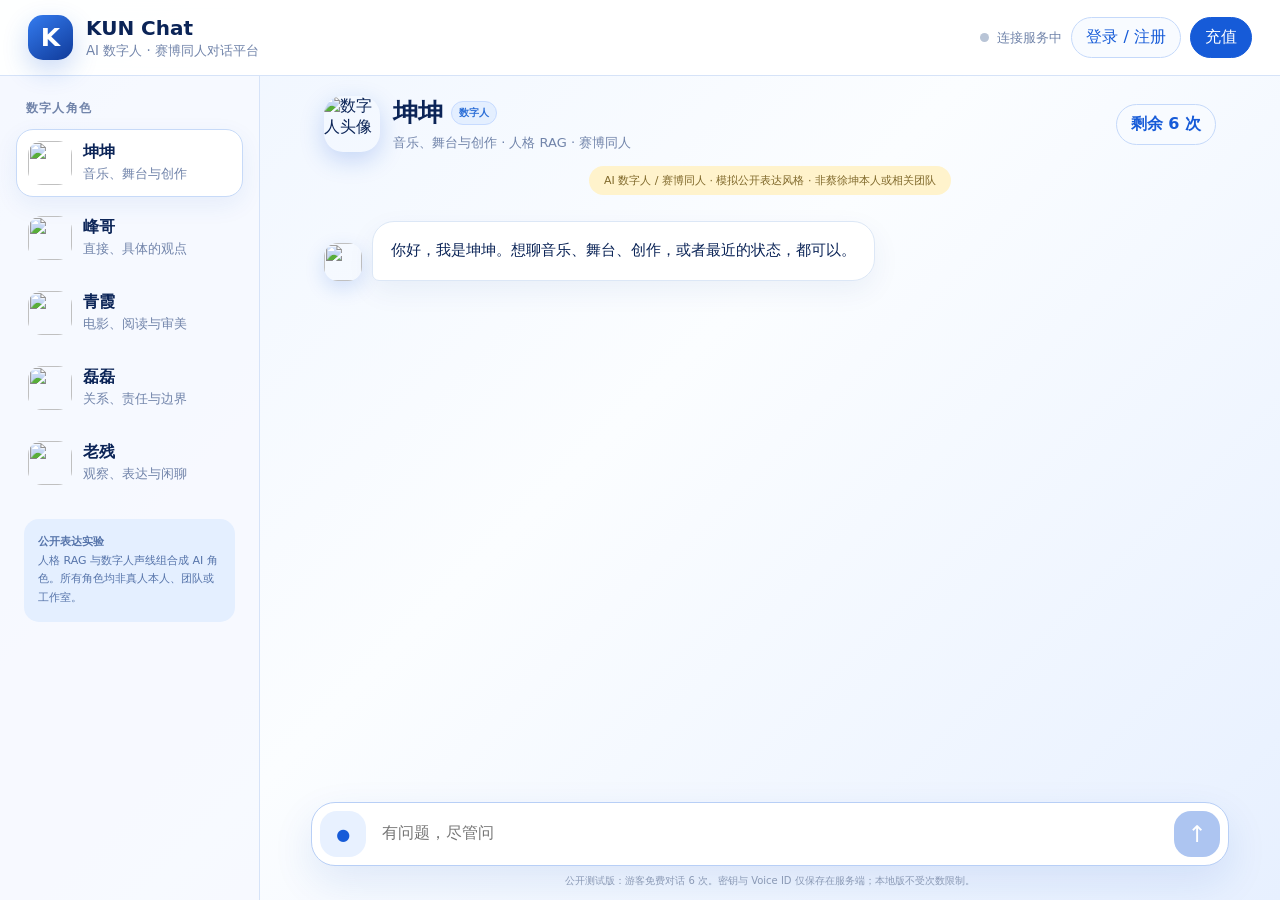
==== github-pages/index.html @ a994e1db "Harden Pages API retries" ====
<!doctype html>
<html lang="zh-CN">
<head>
  <meta charset="utf-8">
  <meta name="viewport" content="width=device-width,initial-scale=1,viewport-fit=cover">
  <meta name="theme-color" content="#0d43ae">
  <meta name="description" content="KUN Chat：基于审核公开资料的 AI 数字人对话实验。">
  <title>KUN Chat · AI 数字人对话</title>
  <link rel="icon" href="./assets/kun-avatar-ai-v1.png">
  <link rel="stylesheet" href="./styles.css?v=20260723-2">
</head>
<body>
  <div class="app">
    <header class="topbar">
      <div class="brand"><span class="brand-mark">K</span><div><strong>KUN Chat</strong><small>AI 数字人 · 赛博同人对话平台</small></div></div>
      <div class="top-actions">
        <span id="serviceState" class="service"><i></i>连接服务中</span>
        <button class="ghost" data-modal="accountModal">登录 / 注册</button>
        <button class="primary" data-modal="creditsModal">充值</button>
      </div>
    </header>

    <aside class="roles" aria-label="角色列表">
      <p>数字人角色</p>
      <div id="roleList"></div>
      <div class="notice"><strong>公开表达实验</strong><br>人格 RAG 与数字人声线组合成 AI 角色。所有角色均非真人本人、团队或工作室。</div>
    </aside>

    <main class="chat">
      <section class="chat-head">
        <img id="heroAvatar" class="hero-avatar" alt="数字人头像">
        <div><h1><span id="heroName"></span><em>数字人</em></h1><p id="heroNote"></p></div>
        <button id="quotaButton" class="quota" data-modal="creditsModal">游客免费 6 次</button>
      </section>
      <div id="disclosure" class="disclosure"></div>
      <section id="stream" class="stream" aria-live="polite"></section>
      <div id="errorBox" class="error" hidden></div>
      <form id="composer" class="composer">
        <button id="micButton" class="mic" type="button" title="语音输入">●</button>
        <textarea id="messageInput" rows="1" maxlength="1600" placeholder="有问题，尽管问"></textarea>
        <button id="sendButton" class="send" type="submit" aria-label="发送">↑</button>
      </form>
      <footer>公开测试版：游客免费对话 6 次。密钥与 Voice ID 仅保存在服务端；本地版不受次数限制。</footer>
    </main>
  </div>

  <dialog id="accountModal">
    <form method="dialog" class="modal-card">
      <button class="close" value="cancel" aria-label="关闭">×</button>
      <span class="eyebrow">KUN ACCOUNT</span>
      <h2>登录或注册</h2>
      <p>账号系统将用于跨设备同步聊天记录、次数和余额。低成本测试阶段先使用浏览器访客身份。</p>
      <label>手机号或邮箱<input disabled placeholder="账号服务接入腾讯云后开放"></label>
      <button class="primary wide" value="cancel">暂未开放</button>
    </form>
  </dialog>

  <dialog id="creditsModal">
    <form method="dialog" class="modal-card credits">
      <button class="close" value="cancel" aria-label="关闭">×</button>
      <span class="eyebrow">CREDITS</span>
      <h2>补充对话次数</h2>
      <p>游客可免费对话 6 次。支付接入前不会产生扣款。</p>
      <button class="pack" type="button"><b>¥9.9</b><span>60 次文字对话</span></button>
      <button class="pack" type="button"><b>¥29.9</b><span>220 次文字对话</span></button>
      <div class="pay-methods"><span>支付宝</span><span>微信支付</span></div>
      <small>需要配置你的支付宝/微信商户号与服务端回调后才能启用真实付款。</small>
    </form>
  </dialog>

  <script src="./config.js?v=20260723-2"></script>
  <script src="./app.js?v=20260723-2" defer></script>
</body>
</html>
---- github-pages/styles.css ----
:root{--blue:#165bd8;--deep:#0b2457;--muted:#7184aa;--line:#d6e3f8;--soft:#eef5ff;--green:#25b579}*{box-sizing:border-box}html,body{margin:0;height:100%;font-family:Inter,"PingFang SC","Microsoft YaHei",system-ui,sans-serif;color:var(--deep);background:linear-gradient(135deg,#edf4ff,#fbfdff 48%,#e7f0ff)}button,textarea,input{font:inherit}.app{height:100vh;display:grid;grid-template:76px minmax(0,1fr)/260px minmax(0,1fr)}.topbar{grid-column:1/-1;display:flex;align-items:center;justify-content:space-between;padding:0 28px;background:#fffffff0;border-bottom:1px solid var(--line);backdrop-filter:blur(18px);z-index:5}.brand{display:flex;align-items:center;gap:13px}.brand-mark{width:45px;height:45px;display:grid;place-items:center;border-radius:15px;color:#fff;font-size:25px;font-weight:850;background:linear-gradient(145deg,#347cf0,#103a99);box-shadow:0 10px 26px #1c5dd93b}.brand strong{display:block;font-size:20px}.brand small{display:block;color:var(--muted);margin-top:2px}.top-actions{display:flex;align-items:center;gap:9px}.service{display:flex;align-items:center;gap:8px;color:var(--muted);font-size:13px}.service i{width:9px;height:9px;border-radius:50%;background:#b8c4d6}.service.online i{background:var(--green);box-shadow:0 0 0 6px #25b5791c}.ghost,.primary,.quota{border:1px solid #c5d9fa;border-radius:999px;padding:9px 14px;color:var(--blue);background:#f8fbff;cursor:pointer}.primary{color:#fff;background:var(--blue);border-color:var(--blue)}.roles{padding:24px 16px;background:#f7faffd9;border-right:1px solid var(--line);overflow:auto}.roles>p{margin:0 10px 12px;color:var(--muted);font-size:12px;font-weight:750;letter-spacing:.1em}.role{width:100%;display:grid;grid-template-columns:44px 1fr;grid-template-rows:1fr 1fr;gap:0 11px;text-align:left;padding:11px;margin-bottom:7px;border:1px solid transparent;border-radius:17px;background:transparent;color:var(--deep);cursor:pointer}.role img{grid-row:1/3;width:44px;height:44px;object-fit:cover;border-radius:14px}.role b{align-self:end}.role small{color:var(--muted);margin-top:2px}.role.active,.role:hover{background:#fff;border-color:#c7daf8;box-shadow:0 8px 24px #164fba13}.notice{margin:22px 8px;padding:14px;border-radius:15px;background:#e4efff;color:#5674aa;font-size:11px;line-height:1.7}.chat{height:calc(100vh - 76px);min-width:0;display:grid;grid-template-rows:auto auto minmax(0,1fr) auto auto auto}.chat-head{display:flex;align-items:center;gap:13px;padding:20px clamp(20px,5vw,70px) 9px}.hero-avatar{width:56px;height:56px;object-fit:cover;border-radius:19px;box-shadow:0 8px 25px #1558d637}.chat-head h1{display:flex;align-items:center;gap:8px;margin:0;font-size:25px}.chat-head h1 em{font-style:normal;font-size:10px;color:#2b6ed7;background:#e4efff;border:1px solid #c7dbff;border-radius:999px;padding:4px 7px}.chat-head p{margin:5px 0 0;color:var(--muted);font-size:13px}.quota{margin-left:auto;font-weight:700}.disclosure{justify-self:center;margin:5px 15px 8px;padding:7px 15px;border-radius:999px;background:#fff3cc;color:#7f682a;font-size:11px}.stream{overflow:auto;padding:18px clamp(20px,5vw,70px) 26px}.message{display:flex;align-items:flex-end;gap:10px;margin-bottom:18px;animation:rise .22s ease-out}.message.user{justify-content:flex-end}.message>img{width:38px;height:38px;object-fit:cover;border-radius:14px;box-shadow:0 7px 20px #1558d62a}.bubble{max-width:min(720px,82%);padding:16px 18px;border-radius:22px;line-height:1.72;font-size:15px;white-space:pre-wrap;box-shadow:0 10px 28px #143f8b10}.assistant .bubble{background:#fffffff5;border:1px solid #dce7f6;border-bottom-left-radius:7px}.user .bubble{color:#fff;background:linear-gradient(145deg,#2872e9,#1552c7);border-bottom-right-radius:7px}.sources{display:flex;flex-direction:column;gap:4px;margin-top:12px;padding-top:10px;border-top:1px solid #e0e8f4;font-size:11px}.sources strong{color:#7888a8}.sources a{color:#1c62cf;text-decoration:none}.listen{display:block;width:100%;text-align:left;margin-top:11px;padding:8px 0 0;border:0;border-top:1px solid #e0e8f4;background:transparent;color:#5879b3;cursor:pointer}.error{margin:0 clamp(20px,5vw,70px) 9px;padding:10px 14px;border:1px solid #ffd0d0;border-radius:13px;background:#fff4f4;color:#c83b3b;font-size:12px}.composer{margin:0 clamp(18px,4vw,58px);padding:8px;display:flex;align-items:flex-end;gap:8px;border:1px solid #b8cff6;border-radius:24px;background:#fff;box-shadow:0 16px 42px #0f4fbe1c}.composer textarea{min-height:46px;max-height:120px;flex:1;resize:none;border:0;outline:0;padding:12px 8px;color:var(--deep);background:transparent}.mic,.send{flex:0 0 46px;width:46px;height:46px;border:0;border-radius:17px;cursor:pointer}.mic{color:var(--blue);background:#e8f1ff}.mic.listening{color:#fff;background:#e84d54}.send{color:#fff;background:var(--blue);font-size:23px}.send:disabled{opacity:.35}footer{text-align:center;padding:8px 20px 12px;color:#8a99b5;font-size:10px}dialog{border:0;padding:0;border-radius:24px;box-shadow:0 25px 90px #071c493c}dialog::backdrop{background:#071a4080;backdrop-filter:blur(5px)}.modal-card{position:relative;width:min(450px,calc(100vw - 28px));padding:30px;background:#fff}.close{position:absolute;right:16px;top:14px;border:0;background:transparent;font-size:27px;cursor:pointer}.eyebrow{color:var(--blue);font-size:11px;font-weight:800;letter-spacing:.15em}.modal-card h2{margin:8px 0}.modal-card p,.modal-card small{color:var(--muted);line-height:1.65}.modal-card label{display:grid;gap:6px;margin:20px 0;color:#52698f;font-size:12px}.modal-card input{padding:13px;border:1px solid var(--line);border-radius:12px}.wide{width:100%}.pack{width:100%;display:flex;justify-content:space-between;margin:9px 0;padding:15px;border:1px solid var(--line);border-radius:14px;background:#f8fbff;color:var(--deep);cursor:pointer}.pack b{font-size:20px}.pay-methods{display:flex;gap:10px;margin:17px 0}.pay-methods span{flex:1;padding:12px;text-align:center;border-radius:12px;background:#edf4ff;color:#1b62cf}@keyframes rise{from{opacity:0;transform:translateY(5px)}}
@media(max-width:760px){.app{grid-template:66px auto minmax(0,1fr)/1fr}.topbar{padding:0 14px}.brand small,.service,.top-actions .ghost{display:none}.primary{padding:7px 11px}.roles{display:flex;gap:7px;overflow-x:auto;padding:9px 10px;border-right:0;border-bottom:1px solid var(--line)}.roles>p,.notice{display:none}.role{min-width:116px;margin:0;padding:7px;grid-template-columns:36px 1fr}.role img{width:36px;height:36px;border-radius:11px}.role small{font-size:9px}.chat{height:calc(100vh - 119px)}.chat-head{padding:11px 13px 5px}.hero-avatar{width:46px;height:46px;border-radius:15px}.chat-head h1{font-size:20px}.chat-head p{display:none}.quota{padding:6px 9px}.disclosure{font-size:9px}.stream{padding:12px 11px 20px}.bubble{max-width:87%;padding:13px 14px;font-size:14px}.message>img{width:34px;height:34px}.composer{margin:0 9px;border-radius:20px}.mic,.send{width:42px;height:42px;flex-basis:42px;border-radius:14px}}
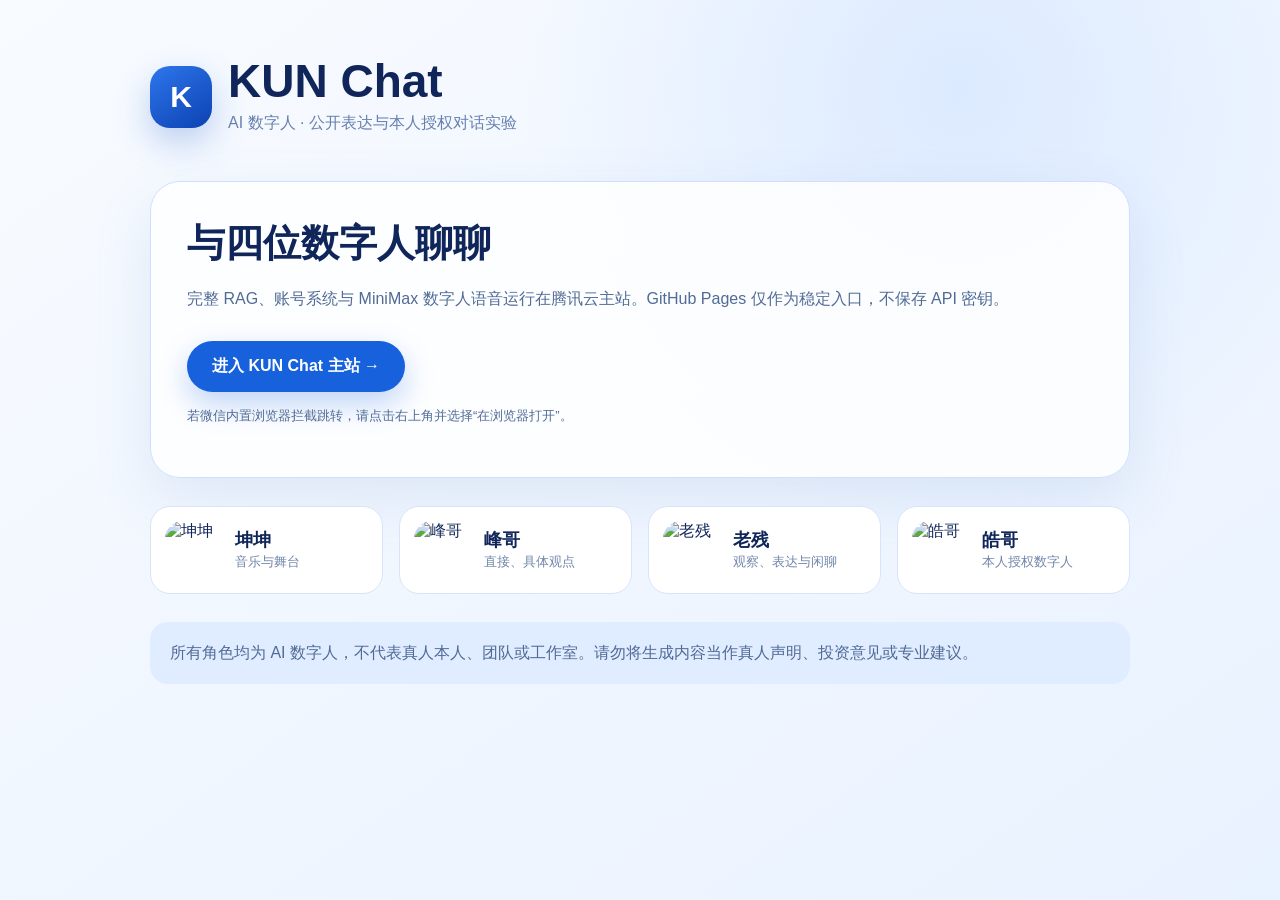
==== commit 581b7743: "feat: publish four-persona KUN Chat" ====
--- a/github-pages/index.html
+++ b/github-pages/index.html
@@ -3,72 +3,35 @@
 <head>
   <meta charset="utf-8">
   <meta name="viewport" content="width=device-width,initial-scale=1,viewport-fit=cover">
-  <meta name="theme-color" content="#0d43ae">
-  <meta name="description" content="KUN Chat：基于审核公开资料的 AI 数字人对话实验。">
+  <meta name="theme-color" content="#1259d5">
+  <meta name="description" content="KUN Chat：基于公开或本人授权资料的 AI 数字人对话实验。">
   <title>KUN Chat · AI 数字人对话</title>
-  <link rel="icon" href="./assets/kun-avatar-ai-v1.png">
-  <link rel="stylesheet" href="./styles.css?v=20260723-2">
+  <style>
+    :root{font-family:Inter,"PingFang SC","Microsoft YaHei",sans-serif;color:#10265a;background:#eef5ff}
+    *{box-sizing:border-box}body{margin:0;min-height:100vh;background:radial-gradient(circle at 75% 10%,#dceaff 0,transparent 35%),linear-gradient(145deg,#f8fbff,#e9f2ff)}
+    main{width:min(980px,calc(100% - 32px));margin:auto;padding:54px 0 64px}.brand{display:flex;align-items:center;gap:16px}.mark{display:grid;place-items:center;width:62px;height:62px;border-radius:20px;color:white;font-size:30px;font-weight:800;background:linear-gradient(145deg,#2e76ed,#0c42b1);box-shadow:0 14px 34px #1656c644}.brand h1{margin:0;font-size:clamp(28px,5vw,46px)}.brand p{margin:5px 0;color:#6680ae}
+    .hero{margin:42px 0 28px;padding:36px;border:1px solid #cfe0ff;border-radius:30px;background:#ffffffd9;box-shadow:0 22px 60px #4473b51f}.hero h2{margin:0 0 12px;font-size:clamp(25px,4vw,38px)}.hero p{line-height:1.75;color:#516b96}.enter{display:inline-flex;align-items:center;justify-content:center;margin-top:12px;padding:15px 25px;border-radius:999px;color:#fff;text-decoration:none;font-weight:700;background:#1762dc;box-shadow:0 12px 30px #1762dc45}.tip{font-size:13px;color:#7b8dac}
+    .roles{display:grid;grid-template-columns:repeat(4,1fr);gap:16px}.role{display:flex;align-items:center;gap:12px;padding:14px;border:1px solid #d7e5fc;border-radius:20px;background:#fff}.role img{width:58px;height:58px;object-fit:cover;border-radius:18px}.role b{display:block;font-size:18px}.role small{color:#7186aa}
+    .notice{margin-top:28px;padding:18px 20px;border-radius:18px;background:#e0ecff;color:#516b96;line-height:1.65}
+    @media(max-width:720px){main{padding-top:28px}.hero{padding:24px}.roles{grid-template-columns:repeat(2,1fr)}.role{display:block}.role img{margin-bottom:8px}}
+  </style>
 </head>
 <body>
-  <div class="app">
-    <header class="topbar">
-      <div class="brand"><span class="brand-mark">K</span><div><strong>KUN Chat</strong><small>AI 数字人 · 赛博同人对话平台</small></div></div>
-      <div class="top-actions">
-        <span id="serviceState" class="service"><i></i>连接服务中</span>
-        <button class="ghost" data-modal="accountModal">登录 / 注册</button>
-        <button class="primary" data-modal="creditsModal">充值</button>
-      </div>
-    </header>
-
-    <aside class="roles" aria-label="角色列表">
-      <p>数字人角色</p>
-      <div id="roleList"></div>
-      <div class="notice"><strong>公开表达实验</strong><br>人格 RAG 与数字人声线组合成 AI 角色。所有角色均非真人本人、团队或工作室。</div>
-    </aside>
-
-    <main class="chat">
-      <section class="chat-head">
-        <img id="heroAvatar" class="hero-avatar" alt="数字人头像">
-        <div><h1><span id="heroName"></span><em>数字人</em></h1><p id="heroNote"></p></div>
-        <button id="quotaButton" class="quota" data-modal="creditsModal">游客免费 6 次</button>
-      </section>
-      <div id="disclosure" class="disclosure"></div>
-      <section id="stream" class="stream" aria-live="polite"></section>
-      <div id="errorBox" class="error" hidden></div>
-      <form id="composer" class="composer">
-        <button id="micButton" class="mic" type="button" title="语音输入">●</button>
-        <textarea id="messageInput" rows="1" maxlength="1600" placeholder="有问题，尽管问"></textarea>
-        <button id="sendButton" class="send" type="submit" aria-label="发送">↑</button>
-      </form>
-      <footer>公开测试版：游客免费对话 6 次。密钥与 Voice ID 仅保存在服务端；本地版不受次数限制。</footer>
-    </main>
-  </div>
-
-  <dialog id="accountModal">
-    <form method="dialog" class="modal-card">
-      <button class="close" value="cancel" aria-label="关闭">×</button>
-      <span class="eyebrow">KUN ACCOUNT</span>
-      <h2>登录或注册</h2>
-      <p>账号系统将用于跨设备同步聊天记录、次数和余额。低成本测试阶段先使用浏览器访客身份。</p>
-      <label>手机号或邮箱<input disabled placeholder="账号服务接入腾讯云后开放"></label>
-      <button class="primary wide" value="cancel">暂未开放</button>
-    </form>
-  </dialog>
-
-  <dialog id="creditsModal">
-    <form method="dialog" class="modal-card credits">
-      <button class="close" value="cancel" aria-label="关闭">×</button>
-      <span class="eyebrow">CREDITS</span>
-      <h2>补充对话次数</h2>
-      <p>游客可免费对话 6 次。支付接入前不会产生扣款。</p>
-      <button class="pack" type="button"><b>¥9.9</b><span>60 次文字对话</span></button>
-      <button class="pack" type="button"><b>¥29.9</b><span>220 次文字对话</span></button>
-      <div class="pay-methods"><span>支付宝</span><span>微信支付</span></div>
-      <small>需要配置你的支付宝/微信商户号与服务端回调后才能启用真实付款。</small>
-    </form>
-  </dialog>
-
-  <script src="./config.js?v=20260723-2"></script>
-  <script src="./app.js?v=20260723-2" defer></script>
+  <main>
+    <div class="brand"><span class="mark">K</span><div><h1>KUN Chat</h1><p>AI 数字人 · 公开表达与本人授权对话实验</p></div></div>
+    <section class="hero">
+      <h2>与四位数字人聊聊</h2>
+      <p>完整 RAG、账号系统与 MiniMax 数字人语音运行在腾讯云主站。GitHub Pages 仅作为稳定入口，不保存 API 密钥。</p>
+      <a class="enter" href="http://124.156.187.19/chat.html?v=20260727-four">进入 KUN Chat 主站 →</a>
+      <p class="tip">若微信内置浏览器拦截跳转，请点击右上角并选择“在浏览器打开”。</p>
+    </section>
+    <section class="roles" aria-label="数字人角色">
+      <article class="role"><img src="./assets/kun-avatar-ai-v1.png" alt="坤坤"><div><b>坤坤</b><small>音乐与舞台</small></div></article>
+      <article class="role"><img src="./assets/fengge-avatar.jpg" alt="峰哥"><div><b>峰哥</b><small>直接、具体观点</small></div></article>
+      <article class="role"><img src="./assets/laocan-avatar.jpg" alt="老残"><div><b>老残</b><small>观察、表达与闲聊</small></div></article>
+      <article class="role"><img src="./assets/qiuhao-avatar.png" alt="皓哥"><div><b>皓哥</b><small>本人授权数字人</small></div></article>
+    </section>
+    <div class="notice">所有角色均为 AI 数字人，不代表真人本人、团队或工作室。请勿将生成内容当作真人声明、投资意见或专业建议。</div>
+  </main>
 </body>
 </html>
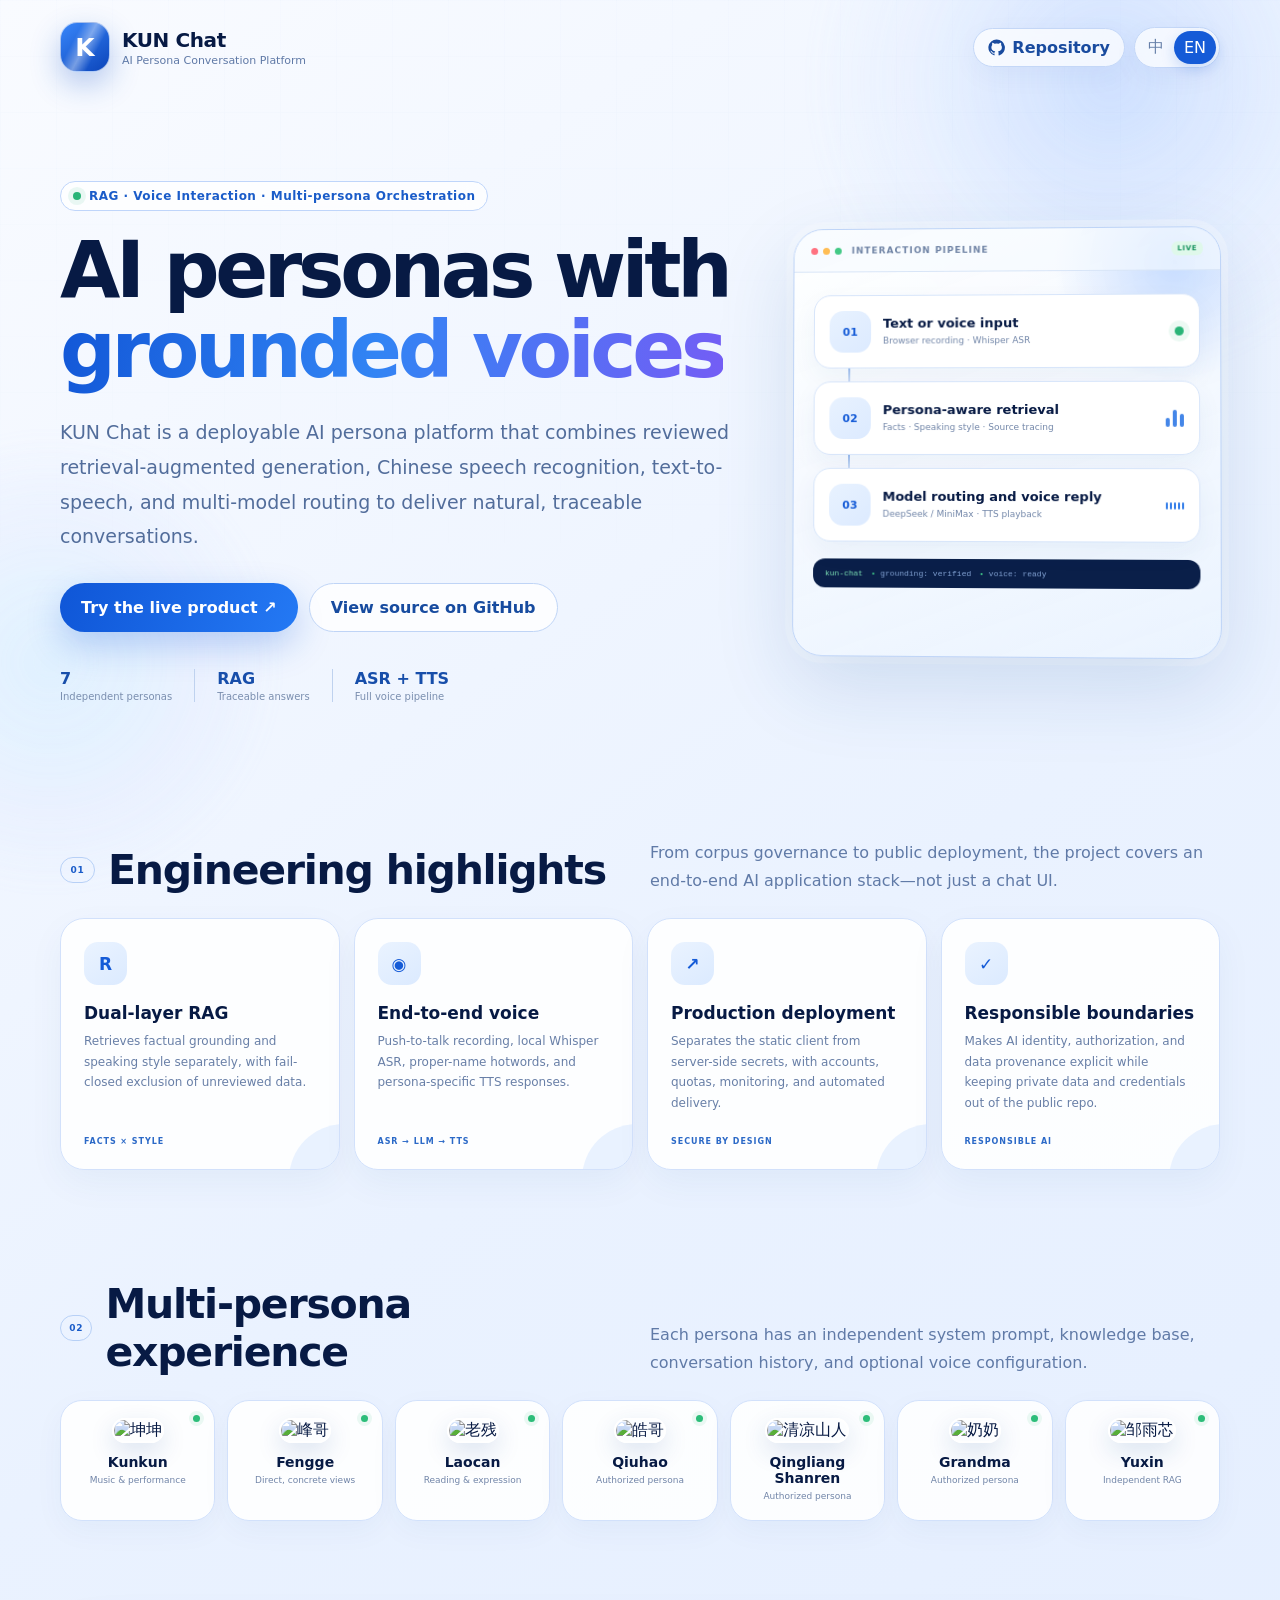
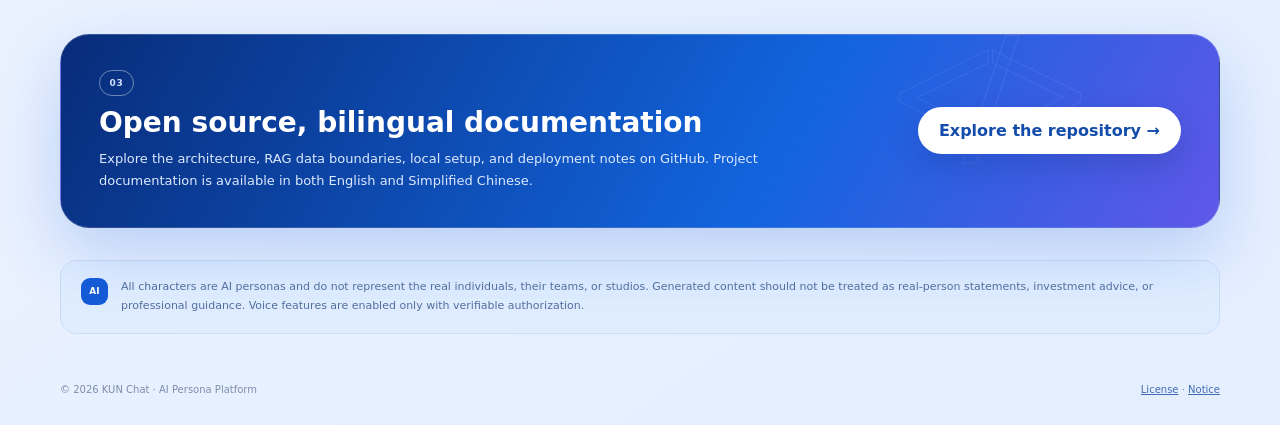
==== commit 03255e23: "Redesign bilingual GitHub Pages showcase" ====
--- a/github-pages/index.html
+++ b/github-pages/index.html
@@ -3,35 +3,79 @@
 <head>
   <meta charset="utf-8">
   <meta name="viewport" content="width=device-width,initial-scale=1,viewport-fit=cover">
-  <meta name="theme-color" content="#1259d5">
-  <meta name="description" content="KUN Chat：基于公开或本人授权资料的 AI 数字人对话实验。">
-  <title>KUN Chat · AI 数字人对话</title>
-  <style>
-    :root{font-family:Inter,"PingFang SC","Microsoft YaHei",sans-serif;color:#10265a;background:#eef5ff}
-    *{box-sizing:border-box}body{margin:0;min-height:100vh;background:radial-gradient(circle at 75% 10%,#dceaff 0,transparent 35%),linear-gradient(145deg,#f8fbff,#e9f2ff)}
-    main{width:min(980px,calc(100% - 32px));margin:auto;padding:54px 0 64px}.brand{display:flex;align-items:center;gap:16px}.mark{display:grid;place-items:center;width:62px;height:62px;border-radius:20px;color:white;font-size:30px;font-weight:800;background:linear-gradient(145deg,#2e76ed,#0c42b1);box-shadow:0 14px 34px #1656c644}.brand h1{margin:0;font-size:clamp(28px,5vw,46px)}.brand p{margin:5px 0;color:#6680ae}
-    .hero{margin:42px 0 28px;padding:36px;border:1px solid #cfe0ff;border-radius:30px;background:#ffffffd9;box-shadow:0 22px 60px #4473b51f}.hero h2{margin:0 0 12px;font-size:clamp(25px,4vw,38px)}.hero p{line-height:1.75;color:#516b96}.enter{display:inline-flex;align-items:center;justify-content:center;margin-top:12px;padding:15px 25px;border-radius:999px;color:#fff;text-decoration:none;font-weight:700;background:#1762dc;box-shadow:0 12px 30px #1762dc45}.tip{font-size:13px;color:#7b8dac}
-    .roles{display:grid;grid-template-columns:repeat(4,1fr);gap:16px}.role{display:flex;align-items:center;gap:12px;padding:14px;border:1px solid #d7e5fc;border-radius:20px;background:#fff}.role img{width:58px;height:58px;object-fit:cover;border-radius:18px}.role b{display:block;font-size:18px}.role small{color:#7186aa}
-    .notice{margin-top:28px;padding:18px 20px;border-radius:18px;background:#e0ecff;color:#516b96;line-height:1.65}
-    @media(max-width:720px){main{padding-top:28px}.hero{padding:24px}.roles{grid-template-columns:repeat(2,1fr)}.role{display:block}.role img{margin-bottom:8px}}
-  </style>
+  <meta name="theme-color" content="#071a44">
+  <meta name="description" content="KUN Chat：集成 RAG、语音识别和多角色编排的中英双语 AI 数字人平台。">
+  <title>KUN Chat · AI 数字人平台</title>
+  <link rel="stylesheet" href="./landing.css?v=20260823-bilingual">
 </head>
 <body>
-  <main>
-    <div class="brand"><span class="mark">K</span><div><h1>KUN Chat</h1><p>AI 数字人 · 公开表达与本人授权对话实验</p></div></div>
-    <section class="hero">
-      <h2>与四位数字人聊聊</h2>
-      <p>完整 RAG、账号系统与 MiniMax 数字人语音运行在腾讯云主站。GitHub Pages 仅作为稳定入口，不保存 API 密钥。</p>
-      <a class="enter" href="http://124.156.187.19/chat.html?v=20260727-four">进入 KUN Chat 主站 →</a>
-      <p class="tip">若微信内置浏览器拦截跳转，请点击右上角并选择“在浏览器打开”。</p>
+  <div class="aurora aurora-one"></div><div class="aurora aurora-two"></div><div class="grid-glow"></div>
+  <header class="shell topbar">
+    <a class="brand" href="#top" aria-label="KUN Chat home"><span class="mark">K</span><span><strong>KUN Chat</strong><small data-i18n="brandTag">AI 数字人对话平台</small></span></a>
+    <nav class="nav" aria-label="Primary navigation">
+      <a class="github" href="https://github.com/Brad-zqh/KUN-Chat" target="_blank" rel="noreferrer"><svg viewBox="0 0 24 24" aria-hidden="true"><path d="M12 .7a11.5 11.5 0 0 0-3.6 22.4c.6.1.8-.2.8-.5v-2c-3.4.7-4.1-1.4-4.1-1.4-.6-1.4-1.4-1.8-1.4-1.8-1.1-.8.1-.8.1-.8 1.3.1 2 1.3 2 1.3 1.1 2 3 1.4 3.7 1.1.1-.8.4-1.4.8-1.7-2.7-.3-5.5-1.3-5.5-5.7 0-1.3.5-2.3 1.2-3.1-.1-.3-.5-1.6.1-3.1 0 0 1-.3 3.2 1.2a11 11 0 0 1 5.8 0c2.2-1.5 3.2-1.2 3.2-1.2.6 1.5.2 2.8.1 3.1.8.8 1.2 1.8 1.2 3.1 0 4.4-2.8 5.4-5.5 5.7.4.4.8 1.1.8 2.2v3.2c0 .3.2.6.8.5A11.5 11.5 0 0 0 12 .7Z"/></svg><span data-i18n="repository">代码仓库</span></a>
+      <div class="language" aria-label="Language switcher"><button type="button" data-lang="zh" aria-pressed="true">中</button><button type="button" data-lang="en" aria-pressed="false">EN</button></div>
+    </nav>
+  </header>
+
+  <main id="top" class="shell">
+    <section class="hero reveal">
+      <div class="hero-copy">
+        <p class="eyebrow"><i></i><span data-i18n="eyebrow">RAG · 语音交互 · 多角色编排</span></p>
+        <h1 data-i18n-html="heroTitle">让 AI 角色拥有<br><span>有依据的表达</span></h1>
+        <p class="lead" data-i18n="heroLead">KUN Chat 是一个可部署的 AI 数字人平台，结合经过审核的检索增强生成、中文语音识别、文本转语音和多模型路由，构建自然且可追溯的角色对话体验。</p>
+        <div class="actions">
+          <a class="cta primary" href="http://124.156.187.19/chat.html?v=20260823-bilingual" data-i18n="tryProduct">体验在线版本 <b>↗</b></a>
+          <a class="cta secondary" href="https://github.com/Brad-zqh/KUN-Chat" target="_blank" rel="noreferrer" data-i18n="viewCode">查看 GitHub 代码</a>
+        </div>
+        <div class="metrics"><span><b>7</b><small data-i18n="metricPersonas">独立角色</small></span><span><b>RAG</b><small data-i18n="metricGrounded">可溯源回答</small></span><span><b>ASR + TTS</b><small data-i18n="metricVoice">完整语音链路</small></span></div>
+      </div>
+
+      <aside class="hero-panel" aria-label="System pipeline">
+        <div class="panel-top"><span><i></i><i></i><i></i></span><b data-i18n="pipelineLabel">交互链路 / Interaction pipeline</b><em>LIVE</em></div>
+        <div class="flow">
+          <div class="flow-row"><span class="flow-icon">01</span><div><b data-i18n="flowInputTitle">文字或语音输入</b><small data-i18n="flowInputBody">浏览器录音 · Whisper 中文识别</small></div><i class="pulse"></i></div>
+          <div class="flow-line"></div>
+          <div class="flow-row"><span class="flow-icon">02</span><div><b data-i18n="flowRagTitle">角色化 RAG 检索</b><small data-i18n="flowRagBody">事实片段 · 口语风格 · 来源追踪</small></div><span class="chips"><i></i><i></i><i></i></span></div>
+          <div class="flow-line"></div>
+          <div class="flow-row"><span class="flow-icon">03</span><div><b data-i18n="flowReplyTitle">多模型生成与语音回复</b><small data-i18n="flowReplyBody">DeepSeek / MiniMax · TTS 播放</small></div><span class="wave"><i></i><i></i><i></i><i></i><i></i></span></div>
+        </div>
+        <div class="terminal"><span>kun-chat</span><code>grounding: verified</code><code>voice: ready</code></div>
+      </aside>
     </section>
-    <section class="roles" aria-label="数字人角色">
-      <article class="role"><img src="./assets/kun-avatar-ai-v1.png" alt="坤坤"><div><b>坤坤</b><small>音乐与舞台</small></div></article>
-      <article class="role"><img src="./assets/fengge-avatar.jpg" alt="峰哥"><div><b>峰哥</b><small>直接、具体观点</small></div></article>
-      <article class="role"><img src="./assets/laocan-avatar.jpg" alt="老残"><div><b>老残</b><small>观察、表达与闲聊</small></div></article>
-      <article class="role"><img src="./assets/qiuhao-avatar.png" alt="皓哥"><div><b>皓哥</b><small>本人授权数字人</small></div></article>
+
+    <section class="section reveal" id="capabilities">
+      <div class="section-head"><div><span class="section-no">01</span><h2 data-i18n="capTitle">工程能力</h2></div><p data-i18n="capLead">从资料治理到公网部署，项目覆盖了完整的 AI 应用链路，而不仅是一个聊天界面。</p></div>
+      <div class="capabilities">
+        <article class="capability"><span class="cap-icon">R</span><h3 data-i18n="capRagTitle">双层 RAG</h3><p data-i18n="capRagBody">将事实依据与表达风格分离检索，并对未审核材料采取默认拒绝策略。</p><em>FACTS × STYLE</em></article>
+        <article class="capability"><span class="cap-icon">◉</span><h3 data-i18n="capVoiceTitle">端到端语音</h3><p data-i18n="capVoiceBody">支持按住说话、本地 Whisper 识别、专名热词以及角色化 TTS 回复。</p><em>ASR → LLM → TTS</em></article>
+        <article class="capability"><span class="cap-icon">↗</span><h3 data-i18n="capDeployTitle">生产化部署</h3><p data-i18n="capDeployBody">静态前端与服务端密钥隔离，配套账号、配额、监控和自动部署流程。</p><em>SECURE BY DESIGN</em></article>
+        <article class="capability"><span class="cap-icon">✓</span><h3 data-i18n="capSafetyTitle">安全边界</h3><p data-i18n="capSafetyBody">明确 AI 身份、授权边界与数据来源，不将私人资料或密钥写入公开仓库。</p><em>RESPONSIBLE AI</em></article>
+      </div>
     </section>
-    <div class="notice">所有角色均为 AI 数字人，不代表真人本人、团队或工作室。请勿将生成内容当作真人声明、投资意见或专业建议。</div>
+
+    <section class="section reveal" id="personas">
+      <div class="section-head"><div><span class="section-no">02</span><h2 data-i18n="roleTitle">多角色体验</h2></div><p data-i18n="roleLead">每个角色拥有独立的系统提示、知识库、对话历史与可选语音配置。</p></div>
+      <div class="roles">
+        <article class="role"><img src="./assets/kun-avatar-thumb.webp" alt="坤坤"><b data-i18n="roleKun">坤坤</b><small data-i18n="roleKunNote">音乐与舞台</small><i></i></article>
+        <article class="role"><img src="./assets/fengge-avatar-thumb.webp" alt="峰哥"><b data-i18n="roleFeng">峰哥</b><small data-i18n="roleFengNote">直接、具体观点</small><i></i></article>
+        <article class="role"><img src="./assets/laocan-avatar-thumb.webp" alt="老残"><b data-i18n="roleCan">老残</b><small data-i18n="roleCanNote">阅读与表达</small><i></i></article>
+        <article class="role"><img src="./assets/qiuhao-avatar-thumb.webp" alt="皓哥"><b data-i18n="roleQiu">皓哥</b><small data-i18n="authorized">授权数字人</small><i></i></article>
+        <article class="role"><img src="./assets/qingliangshanren-avatar-thumb.webp" alt="清凉山人"><b data-i18n="roleQing">清凉山人</b><small data-i18n="authorized">授权数字人</small><i></i></article>
+        <article class="role"><img src="./assets/nainai-avatar-thumb.webp" alt="奶奶"><b data-i18n="roleNai">奶奶</b><small data-i18n="authorized">授权数字人</small><i></i></article>
+        <article class="role"><img src="./assets/zouyuxin-avatar-thumb.webp" alt="邹雨芯"><b data-i18n="roleYuxin">雨芯</b><small data-i18n="roleYuxinNote">独立 RAG</small><i></i></article>
+      </div>
+    </section>
+
+    <section class="interview reveal">
+      <div><span class="section-no light">03</span><h2 data-i18n="openTitle">开源代码，中英双语文档</h2><p data-i18n="openBody">在 GitHub 查看系统架构、RAG 数据边界、本地运行方式和部署说明。项目文档同时提供 English 与简体中文版本。</p></div>
+      <a class="cta white" href="https://github.com/Brad-zqh/KUN-Chat" target="_blank" rel="noreferrer" data-i18n="openButton">浏览代码仓库 →</a>
+    </section>
+
+    <div class="notice reveal"><b>AI</b><span data-i18n="notice">所有角色均为 AI 数字人，不代表真人本人、团队或工作室。生成内容不应被视为真人声明、投资意见或专业建议。语音能力仅在具备可验证授权时启用。</span></div>
   </main>
+
+  <footer class="shell footer"><span>© 2026 KUN Chat · AI Persona Platform</span><span><a href="https://github.com/Brad-zqh/KUN-Chat/blob/main/LICENSE">License</a> · <a href="https://github.com/Brad-zqh/KUN-Chat/blob/main/NOTICE">Notice</a></span></footer>
+  <script src="./landing.js?v=20260823-bilingual"></script>
 </body>
 </html>
--- a/github-pages/landing.css
+++ b/github-pages/landing.css
@@ -0,0 +1,15 @@
+:root{font-family:Inter,"SF Pro Display","PingFang SC","Microsoft YaHei",system-ui,sans-serif;color:#10265a;background:#edf4ff;--blue:#1767ee;--deep:#071a44;--muted:#607aa7;--line:#d2e1fb;--card:#ffffffdf}
+*{box-sizing:border-box}html{scroll-behavior:smooth}body{margin:0;min-height:100vh;overflow-x:hidden;background:linear-gradient(145deg,#f9fbff,#eaf2ff 52%,#e4eeff);color:var(--deep)}a,button{font:inherit}.shell{position:relative;width:min(1160px,calc(100% - 38px));margin:auto;z-index:2}
+.aurora{position:fixed;z-index:0;border-radius:50%;filter:blur(10px);pointer-events:none;opacity:.7}.aurora-one{width:620px;height:620px;right:-140px;top:-230px;background:radial-gradient(circle,#79aaff68 0,#a7c8ff25 44%,transparent 70%);animation:floatOne 12s ease-in-out infinite alternate}.aurora-two{width:460px;height:460px;left:-180px;top:48%;background:radial-gradient(circle,#8dd7ff42 0,#adc6ff1c 50%,transparent 72%);animation:floatTwo 14s ease-in-out infinite alternate}.grid-glow{position:fixed;inset:0;z-index:0;pointer-events:none;opacity:.22;background-image:linear-gradient(#72a0dc16 1px,transparent 1px),linear-gradient(90deg,#72a0dc16 1px,transparent 1px);background-size:56px 56px;mask-image:linear-gradient(to bottom,#000,transparent 76%)}
+.topbar{display:flex;align-items:center;justify-content:space-between;padding:22px 0}.brand{display:flex;align-items:center;gap:12px;text-decoration:none;color:var(--deep)}.mark{position:relative;display:grid;place-items:center;width:50px;height:50px;border:1px solid #ffffff9e;border-radius:17px;color:white;font-size:25px;font-weight:850;background:linear-gradient(145deg,#3886fa,#0c45ba);box-shadow:0 12px 30px #1656c64d;overflow:hidden}.mark:after{content:"";position:absolute;inset:-70% -20%;background:linear-gradient(100deg,transparent 35%,#fff6 50%,transparent 65%);transform:rotate(18deg);animation:shine 5s ease-in-out infinite}.brand strong{display:block;font-size:20px;letter-spacing:-.02em}.brand small{display:block;margin-top:2px;color:var(--muted);font-size:11px}.nav{display:flex;align-items:center;gap:9px}.github,.language{border:1px solid #c4d7f7;border-radius:999px;background:#ffffffb8;color:#194b9f;box-shadow:0 8px 28px #17468d0c;backdrop-filter:blur(16px)}.github{display:flex;align-items:center;gap:7px;padding:9px 14px;text-decoration:none;font-weight:750}.github svg{width:17px;height:17px;fill:currentColor}.github:hover{transform:translateY(-1px);border-color:#8eb7f2}.language{display:flex;padding:3px}.language button{border:0;border-radius:999px;padding:6px 10px;background:transparent;color:#6680a9;cursor:pointer}.language button.active{background:#155bd7;color:#fff;box-shadow:0 5px 14px #155bd735}
+.hero{display:grid;grid-template-columns:minmax(0,1.23fr) minmax(330px,.77fr);gap:45px;align-items:center;padding:65px 0 60px;min-height:690px}.eyebrow{display:inline-flex;align-items:center;gap:8px;margin:0 0 20px;padding:7px 12px;border:1px solid #bfd5fa;border-radius:999px;background:#ffffffbd;color:#1a5cc9;font-size:12px;font-weight:800;letter-spacing:.04em;backdrop-filter:blur(12px)}.eyebrow i{width:8px;height:8px;border-radius:50%;background:#29b477;box-shadow:0 0 0 5px #29b47717;animation:statusPulse 2s ease-out infinite}.hero h1{max-width:780px;margin:0;font-size:clamp(43px,6.7vw,78px);line-height:1.02;letter-spacing:-.055em}.hero h1 span{color:transparent;background:linear-gradient(100deg,#1257d7,#3284f4 48%,#745df5);background-clip:text;-webkit-background-clip:text}.lead{max-width:720px;margin:25px 0;color:#526d9b;font-size:clamp(16px,1.9vw,19px);line-height:1.82}.actions{display:flex;flex-wrap:wrap;gap:11px;margin-top:29px}.cta{display:inline-flex;align-items:center;justify-content:center;gap:8px;padding:14px 21px;border-radius:999px;text-decoration:none;font-weight:800;transition:.2s ease}.cta.primary{color:#fff;background:linear-gradient(110deg,#0f56d7,#2479f4);box-shadow:0 14px 34px #155bd741}.cta.primary b{transition:transform .2s}.cta.primary:hover{transform:translateY(-2px);box-shadow:0 18px 42px #155bd755}.cta.primary:hover b{transform:translate(2px,-2px)}.cta.secondary{color:#174b9f;border:1px solid #bfd4f6;background:#ffffffc9}.cta.secondary:hover{transform:translateY(-2px);border-color:#80adec;background:#fff}.metrics{display:flex;gap:0;margin-top:37px}.metrics span{display:grid;gap:3px;min-width:120px;padding:0 22px;border-left:1px solid #bfd2ef}.metrics span:first-child{padding-left:0;border-left:0}.metrics b{font-size:16px;color:#174eaa}.metrics small{font-size:10px;color:#7a8eaf}
+.hero-panel{position:relative;min-width:0;min-height:430px;padding:0;border:1px solid #bed4f7;border-radius:30px;background:linear-gradient(160deg,#ffffffed,#eaf3ffdb);box-shadow:0 28px 80px #1c559c27,0 0 0 7px #ffffff4a;overflow:hidden;backdrop-filter:blur(20px);transform:perspective(1200px) rotateY(-2.5deg) rotateX(1deg);transition:transform .4s}.hero-panel:hover{transform:perspective(1200px) rotateY(0) rotateX(0) translateY(-3px)}.hero-panel:before{content:"";position:absolute;width:250px;height:250px;right:-80px;top:-90px;border-radius:50%;background:radial-gradient(circle,#75aaff60,transparent 68%)}.panel-top{position:relative;display:flex;align-items:center;gap:10px;padding:14px 17px;border-bottom:1px solid #d8e5f7;background:#f6faff9c}.panel-top>span{display:flex;gap:5px}.panel-top>span i{width:7px;height:7px;border-radius:50%;background:#abc0df}.panel-top>span i:first-child{background:#ff7180}.panel-top>span i:nth-child(2){background:#ffbd54}.panel-top>span i:last-child{background:#42c985}.panel-top b{font-size:9px;letter-spacing:.12em;text-transform:uppercase;color:#7084a5}.panel-top em{margin-left:auto;padding:3px 6px;border-radius:6px;background:#dff8ea;color:#199460;font-size:7px;font-style:normal;font-weight:900;letter-spacing:.08em}.flow{position:relative;display:grid;gap:0;padding:23px 20px 17px}.flow-row{position:relative;display:flex;align-items:center;gap:12px;padding:15px;border:1px solid #d7e5fa;border-radius:17px;background:#fff;box-shadow:0 10px 26px #17468d0d;transition:.2s}.flow-row>div{min-width:0}.flow-row:hover{transform:translateX(3px);border-color:#9dbff2}.flow-icon{display:grid;place-items:center;width:42px;height:42px;flex:0 0 42px;border-radius:14px;background:linear-gradient(140deg,#e8f2ff,#dceaff);color:#155bd7;font-size:11px;font-weight:850}.flow-row b{display:block;font-size:13px}.flow-row small{display:block;margin-top:4px;color:#7387a9;font-size:9px;line-height:1.4}.flow-line{width:2px;height:13px;margin:0 0 0 35px;background:linear-gradient(#9abbed,#ccdcf4)}.pulse{margin-left:auto;width:9px;height:9px;border-radius:50%;background:#29b477;box-shadow:0 0 0 6px #29b47716;animation:statusPulse 2s infinite}.chips{display:flex;align-items:end;gap:3px;margin-left:auto}.chips i{width:4px;border-radius:4px;background:#4486e8}.chips i:nth-child(1){height:9px}.chips i:nth-child(2){height:17px}.chips i:nth-child(3){height:13px}.wave{display:flex;align-items:center;gap:2px;height:22px;margin-left:auto}.wave i{width:2px;height:7px;border-radius:3px;background:#367fe9;animation:wave 1s ease-in-out infinite}.wave i:nth-child(2),.wave i:nth-child(4){animation-delay:.15s}.wave i:nth-child(3){animation-delay:.3s}.terminal{display:flex;align-items:center;gap:8px;margin:0 20px 18px;padding:10px 12px;border-radius:12px;background:#0a1f49;color:#83a3d4;font:8px ui-monospace,SFMono-Regular,Consolas,monospace}.terminal span{color:#7ee4b6}.terminal code:before{content:"• ";color:#3fc989}
+.section{padding:55px 0}.section-head{display:flex;justify-content:space-between;align-items:end;gap:28px;margin-bottom:24px}.section-head>div{display:flex;align-items:center;gap:13px}.section-no{display:grid;place-items:center;width:35px;height:26px;border:1px solid #b7d0f6;border-radius:999px;color:#1a5cc9;font-size:9px;font-weight:900;letter-spacing:.08em}.section-no.light{border-color:#ffffff68;color:#cfe1ff}.section h2{margin:0;font-size:clamp(28px,4vw,41px);letter-spacing:-.03em}.section-head p{max-width:570px;margin:0;color:var(--muted);line-height:1.72}.capabilities{display:grid;grid-template-columns:repeat(4,1fr);gap:14px}.capability{position:relative;padding:23px;border:1px solid var(--line);border-radius:24px;background:var(--card);box-shadow:0 13px 36px #17468d0d;overflow:hidden;transition:.25s}.capability:after{content:"";position:absolute;width:110px;height:110px;right:-60px;bottom:-65px;border-radius:50%;background:#72a7ff24;transition:.3s}.capability:hover{transform:translateY(-7px);border-color:#9dbff3;box-shadow:0 20px 45px #17468d19}.capability:hover:after{transform:scale(1.8)}.cap-icon{display:grid;place-items:center;width:43px;height:43px;margin-bottom:18px;border-radius:14px;background:linear-gradient(145deg,#eaf3ff,#dbeaff);color:#155bd7;font-size:17px;font-weight:900}.capability h3{margin:0 0 8px;font-size:17px}.capability p{min-height:89px;margin:0;color:#687fa7;font-size:12px;line-height:1.72}.capability em{position:relative;z-index:1;display:block;margin-top:17px;color:#2b69c7;font-size:8px;font-style:normal;font-weight:900;letter-spacing:.12em}
+.roles{display:grid;grid-template-columns:repeat(7,1fr);gap:12px}.role{position:relative;min-width:0;padding:17px 10px;text-align:center;border:1px solid var(--line);border-radius:22px;background:var(--card);box-shadow:0 10px 30px #17468d0b;overflow:hidden;transition:.25s}.role:before{content:"";position:absolute;inset:0;background:linear-gradient(145deg,transparent,#80aeff17);opacity:0;transition:.25s}.role:hover{transform:translateY(-7px);border-color:#99bcf1;box-shadow:0 18px 42px #17468d19}.role:hover:before{opacity:1}.role img{position:relative;width:66px;height:66px;object-fit:cover;border:2px solid #fff;border-radius:21px;box-shadow:0 9px 24px #13489625}.role b{position:relative;display:block;margin-top:11px;font-size:14px}.role small{position:relative;display:block;margin-top:4px;color:#7185a8;font-size:9px;line-height:1.4}.role>i{position:absolute;width:7px;height:7px;right:14px;top:14px;border-radius:50%;background:#2cbd79;box-shadow:0 0 0 4px #2cbd7917}
+.interview{position:relative;display:grid;grid-template-columns:1fr auto;gap:28px;align-items:center;margin:58px 0 32px;padding:35px 38px;border:1px solid #ffffff28;border-radius:29px;color:#fff;background:linear-gradient(120deg,#082c79,#1264de 62%,#6057e7);box-shadow:0 25px 65px #155bd738;overflow:hidden}.interview:after{content:"</>";position:absolute;right:14%;top:-47px;color:#fff0;font:900 190px ui-monospace;letter-spacing:-.18em;-webkit-text-stroke:1px #ffffff15}.interview>div,.interview>a{position:relative;z-index:1}.interview h2{margin:10px 0 9px;font-size:28px}.interview p{max-width:720px;margin:0;color:#dce9ff;font-size:13px;line-height:1.72}.cta.white{color:#134caa;background:#fff;box-shadow:0 12px 30px #061f632e}.cta.white:hover{transform:translateY(-2px)}.notice{display:flex;align-items:flex-start;gap:13px;margin:26px 0 50px;padding:17px 20px;border:1px solid #c9dcf9;border-radius:17px;background:#deebffb5;color:#536f9f;font-size:11px;line-height:1.72}.notice b{display:grid;place-items:center;width:27px;height:27px;flex:0 0 27px;border-radius:9px;background:#155bd7;color:#fff;font-size:9px}.footer{display:flex;justify-content:space-between;gap:20px;padding:0 0 30px;color:#7c8eac;font-size:10px}.footer a{color:#426db1}.reveal{opacity:0;transform:translateY(16px);transition:opacity .7s ease,transform .7s ease}.reveal.visible{opacity:1;transform:none}
+@keyframes floatOne{to{transform:translate(-45px,48px) scale(1.08)}}@keyframes floatTwo{to{transform:translate(70px,-50px) scale(.92)}}@keyframes shine{0%,72%{transform:translateX(-130%) rotate(18deg)}90%,100%{transform:translateX(130%) rotate(18deg)}}@keyframes statusPulse{0%{box-shadow:0 0 0 0 #29b47748}70%{box-shadow:0 0 0 9px #29b47700}100%{box-shadow:0 0 0 0 #29b47700}}@keyframes wave{0%,100%{height:6px}50%{height:20px}}
+@media(max-width:930px){.hero{grid-template-columns:1fr;padding-top:48px}.hero-panel{max-width:560px;transform:none}.capabilities{grid-template-columns:repeat(2,1fr)}.roles{grid-template-columns:repeat(4,1fr)}.section-head{display:block}.section-head p{margin-top:11px}.capability p{min-height:auto}}
+@media(max-width:620px){.shell{width:min(100% - 24px,1160px)}.topbar{gap:7px;padding:15px 0}.brand{gap:8px}.mark{width:45px;height:45px;border-radius:15px}.brand strong{font-size:17px}.brand small,.github span{display:none}.nav{gap:5px}.github{padding:7px 9px}.language button{padding:5px 7px}.hero{min-height:0;padding:42px 0 31px;gap:35px}.hero h1{font-size:43px}.lead{font-size:15px}.metrics{flex-wrap:wrap;row-gap:18px}.metrics span{min-width:33%;padding:0 10px}.hero-panel{min-height:auto;border-radius:25px}.flow{padding:23px 14px 17px}.flow-row{gap:10px;padding:13px}.terminal{margin-inline:14px;overflow:hidden}.capabilities{grid-template-columns:1fr}.roles{grid-template-columns:repeat(2,1fr)}.interview{grid-template-columns:1fr;padding:27px}.interview h2{font-size:24px}.footer{display:block}.footer span{display:block;margin-bottom:7px}}
+.hero-copy{min-width:0}
+@media(max-width:620px){.github{display:none}.language{position:absolute;top:20px;right:0}.language button{padding:5px 8px}.metrics{width:100%;flex-wrap:nowrap;overflow:hidden}.metrics span{min-width:0;flex:1;padding:0 9px}.metrics b{font-size:14px;white-space:nowrap}.hero-panel{width:100%}}
+@media(prefers-reduced-motion:reduce){html{scroll-behavior:auto}.aurora,.mark:after,.eyebrow i,.pulse,.wave i{animation:none}.reveal{opacity:1;transform:none;transition:none}}
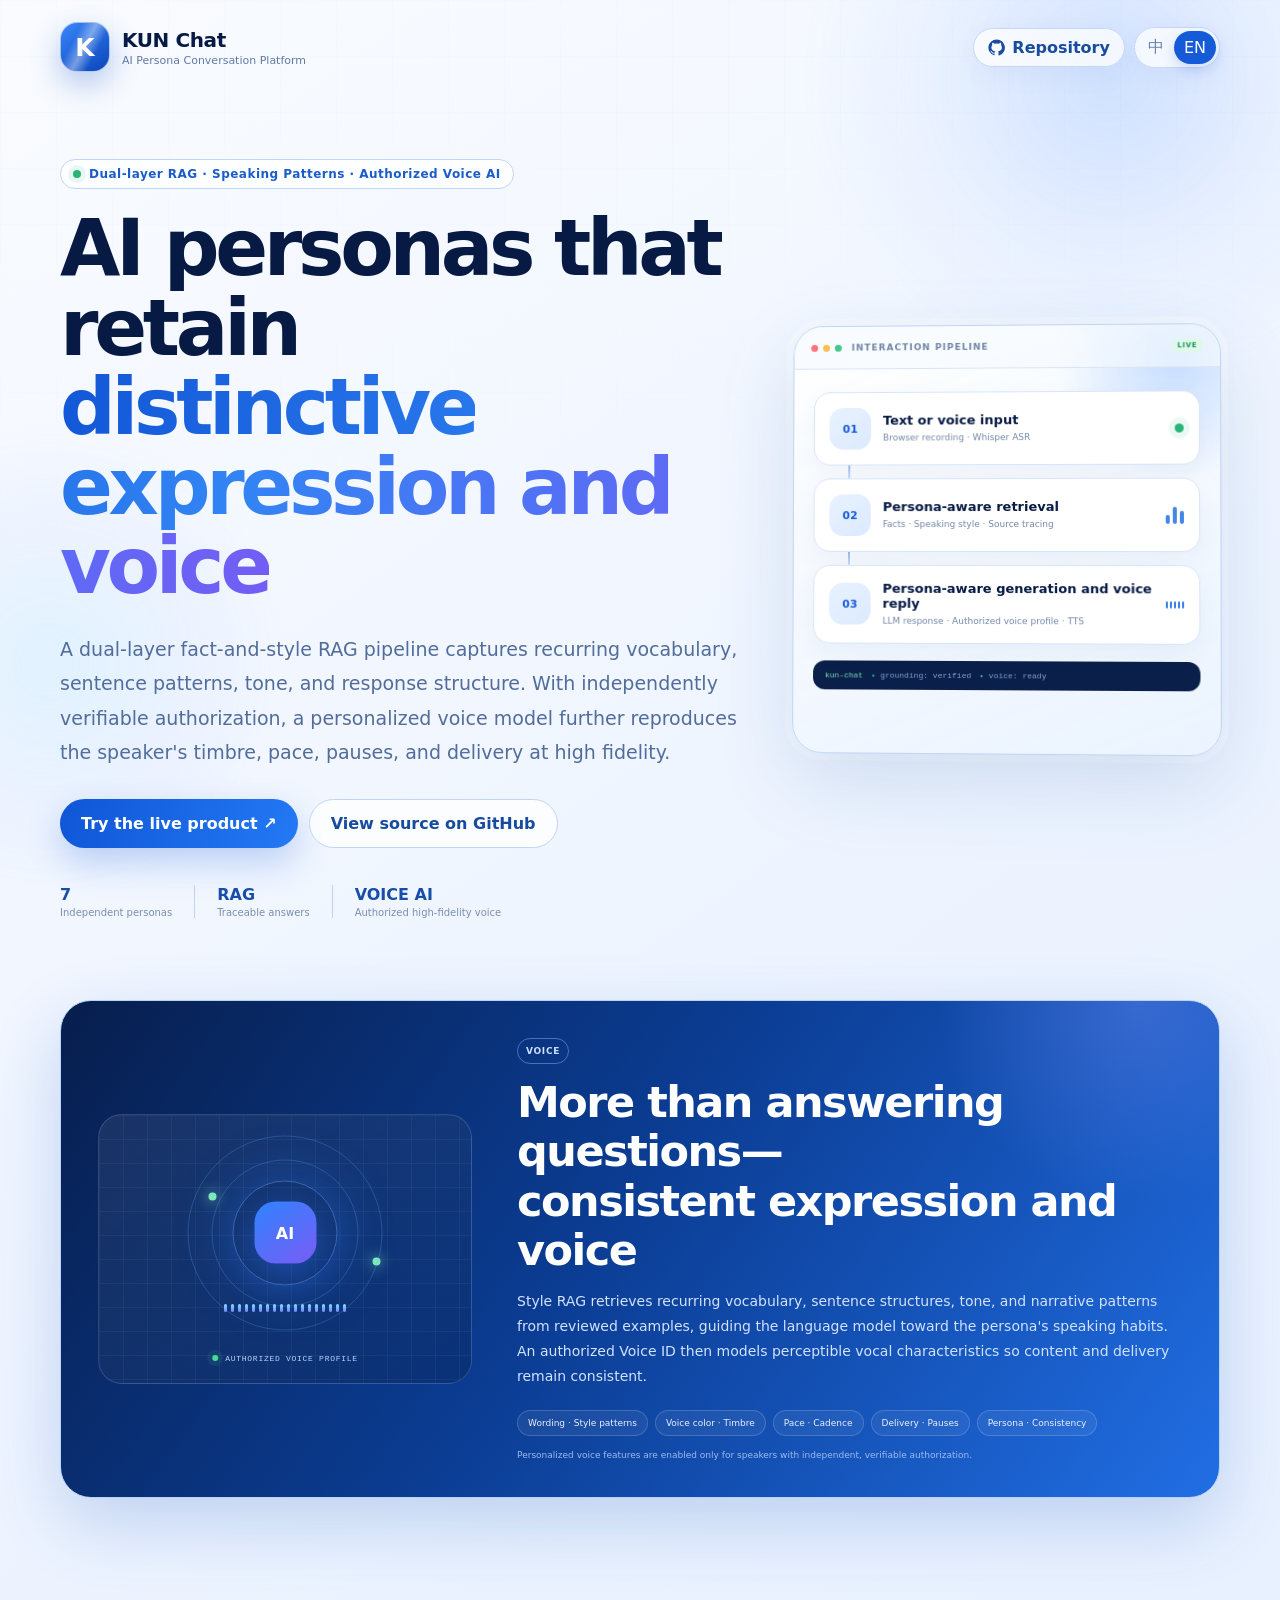
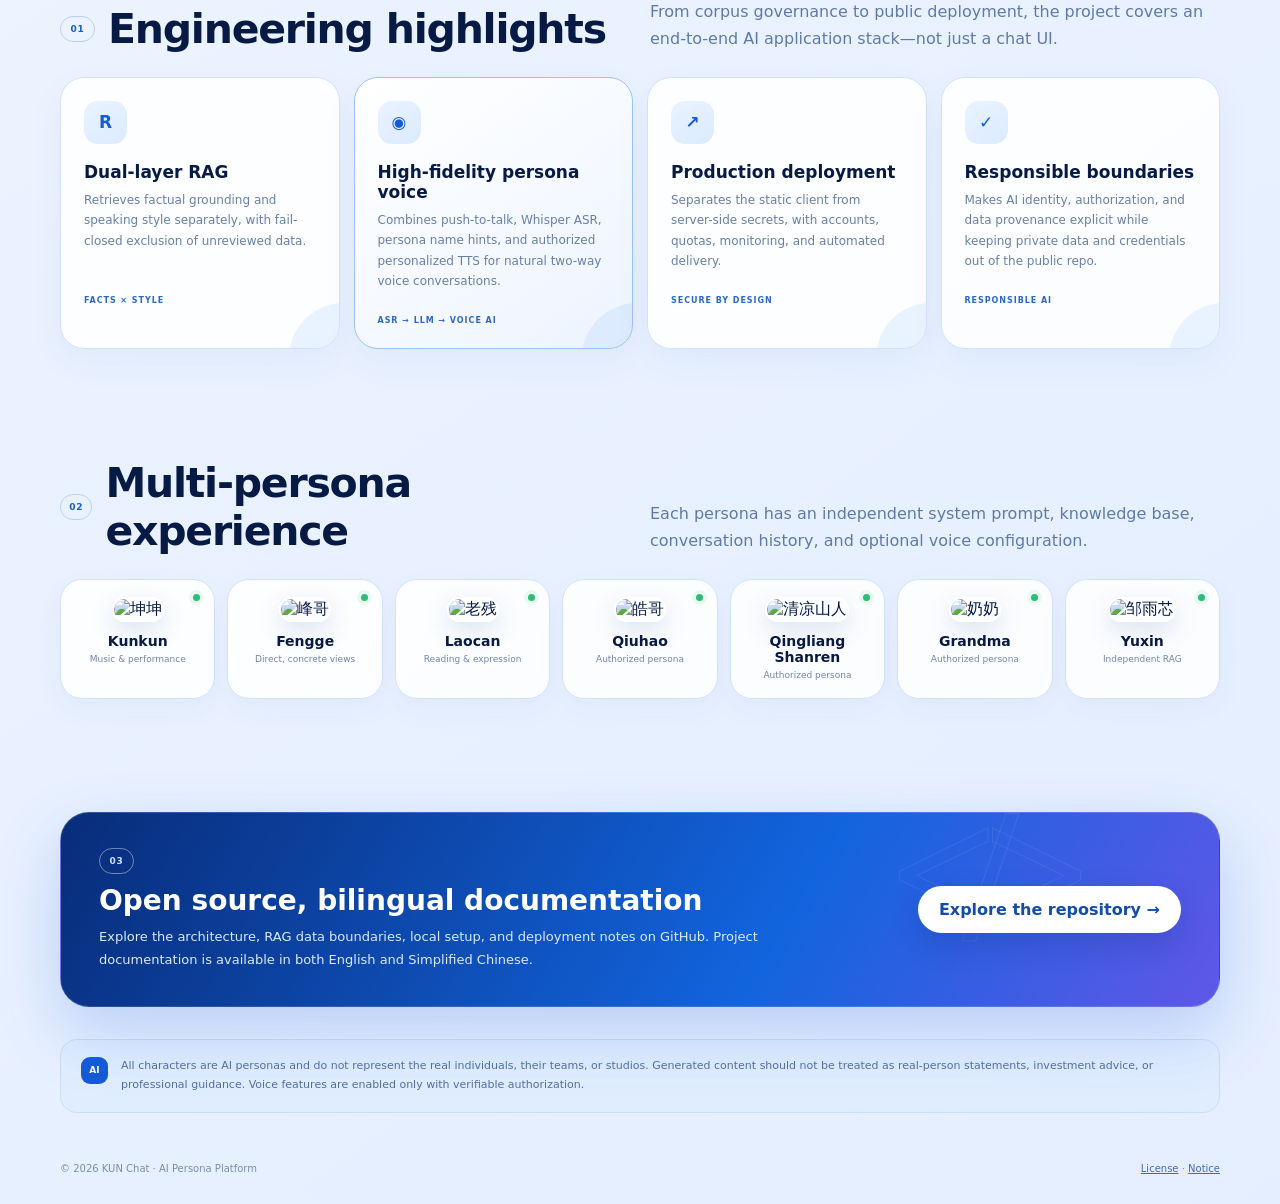
==== commit 49c16ac2: "Highlight persona expression and high-fidelity voice AI" ====
--- a/github-pages/index.html
+++ b/github-pages/index.html
@@ -22,13 +22,13 @@
     <section class="hero reveal">
       <div class="hero-copy">
         <p class="eyebrow"><i></i><span data-i18n="eyebrow">RAG · 语音交互 · 多角色编排</span></p>
-        <h1 data-i18n-html="heroTitle">让 AI 角色拥有<br><span>有依据的表达</span></h1>
-        <p class="lead" data-i18n="heroLead">KUN Chat 是一个可部署的 AI 数字人平台，结合经过审核的检索增强生成、中文语音识别、文本转语音和多模型路由，构建自然且可追溯的角色对话体验。</p>
+        <h1 data-i18n-html="heroTitle">让 AI 角色保留<br><span>表达习惯与专属声音</span></h1>
+        <p class="lead" data-i18n="heroLead">大语言模型结合事实与风格双层 RAG，学习特定人物常用词、句式、语气和回答结构；在获得可验证授权后，个性化语音模型进一步高保真还原其音色、语速、停顿与表达节奏。</p>
         <div class="actions">
           <a class="cta primary" href="http://124.156.187.19/chat.html?v=20260823-bilingual" data-i18n="tryProduct">体验在线版本 <b>↗</b></a>
           <a class="cta secondary" href="https://github.com/Brad-zqh/KUN-Chat" target="_blank" rel="noreferrer" data-i18n="viewCode">查看 GitHub 代码</a>
         </div>
-        <div class="metrics"><span><b>7</b><small data-i18n="metricPersonas">独立角色</small></span><span><b>RAG</b><small data-i18n="metricGrounded">可溯源回答</small></span><span><b>ASR + TTS</b><small data-i18n="metricVoice">完整语音链路</small></span></div>
+        <div class="metrics"><span><b>7</b><small data-i18n="metricPersonas">独立角色</small></span><span><b>RAG</b><small data-i18n="metricGrounded">可溯源回答</small></span><span><b data-i18n="metricVoiceValue">VOICE AI</b><small data-i18n="metricVoice">高保真授权语音</small></span></div>
       </div>
 
       <aside class="hero-panel" aria-label="System pipeline">
@@ -38,17 +38,32 @@
           <div class="flow-line"></div>
           <div class="flow-row"><span class="flow-icon">02</span><div><b data-i18n="flowRagTitle">角色化 RAG 检索</b><small data-i18n="flowRagBody">事实片段 · 口语风格 · 来源追踪</small></div><span class="chips"><i></i><i></i><i></i></span></div>
           <div class="flow-line"></div>
-          <div class="flow-row"><span class="flow-icon">03</span><div><b data-i18n="flowReplyTitle">多模型生成与语音回复</b><small data-i18n="flowReplyBody">DeepSeek / MiniMax · TTS 播放</small></div><span class="wave"><i></i><i></i><i></i><i></i><i></i></span></div>
+          <div class="flow-row"><span class="flow-icon">03</span><div><b data-i18n="flowReplyTitle">角色化生成与高保真语音回复</b><small data-i18n="flowReplyBody">LLM 回答 · 授权声音建模 · TTS 播放</small></div><span class="wave"><i></i><i></i><i></i><i></i><i></i></span></div>
         </div>
         <div class="terminal"><span>kun-chat</span><code>grounding: verified</code><code>voice: ready</code></div>
       </aside>
+    </section>
+
+    <section class="voice-focus reveal" aria-labelledby="voice-title">
+      <div class="voice-visual" aria-hidden="true">
+        <div class="voice-orbit"><span>AI</span><i></i><i></i></div>
+        <div class="voice-wave"><i></i><i></i><i></i><i></i><i></i><i></i><i></i><i></i><i></i><i></i><i></i><i></i><i></i><i></i><i></i><i></i><i></i><i></i></div>
+        <span class="voice-status"><i></i> AUTHORIZED VOICE PROFILE</span>
+      </div>
+      <div class="voice-copy">
+        <span class="section-no">VOICE</span>
+        <h2 id="voice-title" data-i18n-html="voiceTitle">不只是回答问题，<br>而是保留人物的表达与声音</h2>
+        <p data-i18n="voiceBody">风格 RAG 从经过审核的表达样本中检索常用词、句式、语气和叙述结构，让语言模型生成更符合人物习惯的回答；授权 Voice ID 再学习可感知的声音特征，使内容与声音保持一致。</p>
+        <div class="voice-points"><span data-i18n="voiceStyle">用词句式 · Style patterns</span><span data-i18n="voiceTimbre">音色还原 · Timbre</span><span data-i18n="voiceCadence">语速节奏 · Cadence</span><span data-i18n="voicePauses">停顿表达 · Pauses</span><span data-i18n="voiceConsistency">角色一致性 · Consistency</span></div>
+        <small data-i18n="voiceBoundary">仅对拥有独立、可验证授权的说话者启用个性化语音能力。</small>
+      </div>
     </section>
 
     <section class="section reveal" id="capabilities">
       <div class="section-head"><div><span class="section-no">01</span><h2 data-i18n="capTitle">工程能力</h2></div><p data-i18n="capLead">从资料治理到公网部署，项目覆盖了完整的 AI 应用链路，而不仅是一个聊天界面。</p></div>
       <div class="capabilities">
         <article class="capability"><span class="cap-icon">R</span><h3 data-i18n="capRagTitle">双层 RAG</h3><p data-i18n="capRagBody">将事实依据与表达风格分离检索，并对未审核材料采取默认拒绝策略。</p><em>FACTS × STYLE</em></article>
-        <article class="capability"><span class="cap-icon">◉</span><h3 data-i18n="capVoiceTitle">端到端语音</h3><p data-i18n="capVoiceBody">支持按住说话、本地 Whisper 识别、专名热词以及角色化 TTS 回复。</p><em>ASR → LLM → TTS</em></article>
+        <article class="capability featured"><span class="cap-icon">◉</span><h3 data-i18n="capVoiceTitle">高保真角色语音</h3><p data-i18n="capVoiceBody">结合按住说话、Whisper 识别、角色专名提示与授权个性化 TTS，形成自然的双向语音对话。</p><em>ASR → LLM → VOICE AI</em></article>
         <article class="capability"><span class="cap-icon">↗</span><h3 data-i18n="capDeployTitle">生产化部署</h3><p data-i18n="capDeployBody">静态前端与服务端密钥隔离，配套账号、配额、监控和自动部署流程。</p><em>SECURE BY DESIGN</em></article>
         <article class="capability"><span class="cap-icon">✓</span><h3 data-i18n="capSafetyTitle">安全边界</h3><p data-i18n="capSafetyBody">明确 AI 身份、授权边界与数据来源，不将私人资料或密钥写入公开仓库。</p><em>RESPONSIBLE AI</em></article>
       </div>
--- a/github-pages/landing.css
+++ b/github-pages/landing.css
@@ -4,12 +4,14 @@
 .topbar{display:flex;align-items:center;justify-content:space-between;padding:22px 0}.brand{display:flex;align-items:center;gap:12px;text-decoration:none;color:var(--deep)}.mark{position:relative;display:grid;place-items:center;width:50px;height:50px;border:1px solid #ffffff9e;border-radius:17px;color:white;font-size:25px;font-weight:850;background:linear-gradient(145deg,#3886fa,#0c45ba);box-shadow:0 12px 30px #1656c64d;overflow:hidden}.mark:after{content:"";position:absolute;inset:-70% -20%;background:linear-gradient(100deg,transparent 35%,#fff6 50%,transparent 65%);transform:rotate(18deg);animation:shine 5s ease-in-out infinite}.brand strong{display:block;font-size:20px;letter-spacing:-.02em}.brand small{display:block;margin-top:2px;color:var(--muted);font-size:11px}.nav{display:flex;align-items:center;gap:9px}.github,.language{border:1px solid #c4d7f7;border-radius:999px;background:#ffffffb8;color:#194b9f;box-shadow:0 8px 28px #17468d0c;backdrop-filter:blur(16px)}.github{display:flex;align-items:center;gap:7px;padding:9px 14px;text-decoration:none;font-weight:750}.github svg{width:17px;height:17px;fill:currentColor}.github:hover{transform:translateY(-1px);border-color:#8eb7f2}.language{display:flex;padding:3px}.language button{border:0;border-radius:999px;padding:6px 10px;background:transparent;color:#6680a9;cursor:pointer}.language button.active{background:#155bd7;color:#fff;box-shadow:0 5px 14px #155bd735}
 .hero{display:grid;grid-template-columns:minmax(0,1.23fr) minmax(330px,.77fr);gap:45px;align-items:center;padding:65px 0 60px;min-height:690px}.eyebrow{display:inline-flex;align-items:center;gap:8px;margin:0 0 20px;padding:7px 12px;border:1px solid #bfd5fa;border-radius:999px;background:#ffffffbd;color:#1a5cc9;font-size:12px;font-weight:800;letter-spacing:.04em;backdrop-filter:blur(12px)}.eyebrow i{width:8px;height:8px;border-radius:50%;background:#29b477;box-shadow:0 0 0 5px #29b47717;animation:statusPulse 2s ease-out infinite}.hero h1{max-width:780px;margin:0;font-size:clamp(43px,6.7vw,78px);line-height:1.02;letter-spacing:-.055em}.hero h1 span{color:transparent;background:linear-gradient(100deg,#1257d7,#3284f4 48%,#745df5);background-clip:text;-webkit-background-clip:text}.lead{max-width:720px;margin:25px 0;color:#526d9b;font-size:clamp(16px,1.9vw,19px);line-height:1.82}.actions{display:flex;flex-wrap:wrap;gap:11px;margin-top:29px}.cta{display:inline-flex;align-items:center;justify-content:center;gap:8px;padding:14px 21px;border-radius:999px;text-decoration:none;font-weight:800;transition:.2s ease}.cta.primary{color:#fff;background:linear-gradient(110deg,#0f56d7,#2479f4);box-shadow:0 14px 34px #155bd741}.cta.primary b{transition:transform .2s}.cta.primary:hover{transform:translateY(-2px);box-shadow:0 18px 42px #155bd755}.cta.primary:hover b{transform:translate(2px,-2px)}.cta.secondary{color:#174b9f;border:1px solid #bfd4f6;background:#ffffffc9}.cta.secondary:hover{transform:translateY(-2px);border-color:#80adec;background:#fff}.metrics{display:flex;gap:0;margin-top:37px}.metrics span{display:grid;gap:3px;min-width:120px;padding:0 22px;border-left:1px solid #bfd2ef}.metrics span:first-child{padding-left:0;border-left:0}.metrics b{font-size:16px;color:#174eaa}.metrics small{font-size:10px;color:#7a8eaf}
 .hero-panel{position:relative;min-width:0;min-height:430px;padding:0;border:1px solid #bed4f7;border-radius:30px;background:linear-gradient(160deg,#ffffffed,#eaf3ffdb);box-shadow:0 28px 80px #1c559c27,0 0 0 7px #ffffff4a;overflow:hidden;backdrop-filter:blur(20px);transform:perspective(1200px) rotateY(-2.5deg) rotateX(1deg);transition:transform .4s}.hero-panel:hover{transform:perspective(1200px) rotateY(0) rotateX(0) translateY(-3px)}.hero-panel:before{content:"";position:absolute;width:250px;height:250px;right:-80px;top:-90px;border-radius:50%;background:radial-gradient(circle,#75aaff60,transparent 68%)}.panel-top{position:relative;display:flex;align-items:center;gap:10px;padding:14px 17px;border-bottom:1px solid #d8e5f7;background:#f6faff9c}.panel-top>span{display:flex;gap:5px}.panel-top>span i{width:7px;height:7px;border-radius:50%;background:#abc0df}.panel-top>span i:first-child{background:#ff7180}.panel-top>span i:nth-child(2){background:#ffbd54}.panel-top>span i:last-child{background:#42c985}.panel-top b{font-size:9px;letter-spacing:.12em;text-transform:uppercase;color:#7084a5}.panel-top em{margin-left:auto;padding:3px 6px;border-radius:6px;background:#dff8ea;color:#199460;font-size:7px;font-style:normal;font-weight:900;letter-spacing:.08em}.flow{position:relative;display:grid;gap:0;padding:23px 20px 17px}.flow-row{position:relative;display:flex;align-items:center;gap:12px;padding:15px;border:1px solid #d7e5fa;border-radius:17px;background:#fff;box-shadow:0 10px 26px #17468d0d;transition:.2s}.flow-row>div{min-width:0}.flow-row:hover{transform:translateX(3px);border-color:#9dbff2}.flow-icon{display:grid;place-items:center;width:42px;height:42px;flex:0 0 42px;border-radius:14px;background:linear-gradient(140deg,#e8f2ff,#dceaff);color:#155bd7;font-size:11px;font-weight:850}.flow-row b{display:block;font-size:13px}.flow-row small{display:block;margin-top:4px;color:#7387a9;font-size:9px;line-height:1.4}.flow-line{width:2px;height:13px;margin:0 0 0 35px;background:linear-gradient(#9abbed,#ccdcf4)}.pulse{margin-left:auto;width:9px;height:9px;border-radius:50%;background:#29b477;box-shadow:0 0 0 6px #29b47716;animation:statusPulse 2s infinite}.chips{display:flex;align-items:end;gap:3px;margin-left:auto}.chips i{width:4px;border-radius:4px;background:#4486e8}.chips i:nth-child(1){height:9px}.chips i:nth-child(2){height:17px}.chips i:nth-child(3){height:13px}.wave{display:flex;align-items:center;gap:2px;height:22px;margin-left:auto}.wave i{width:2px;height:7px;border-radius:3px;background:#367fe9;animation:wave 1s ease-in-out infinite}.wave i:nth-child(2),.wave i:nth-child(4){animation-delay:.15s}.wave i:nth-child(3){animation-delay:.3s}.terminal{display:flex;align-items:center;gap:8px;margin:0 20px 18px;padding:10px 12px;border-radius:12px;background:#0a1f49;color:#83a3d4;font:8px ui-monospace,SFMono-Regular,Consolas,monospace}.terminal span{color:#7ee4b6}.terminal code:before{content:"• ";color:#3fc989}
+.voice-focus{position:relative;display:grid;grid-template-columns:minmax(310px,.72fr) minmax(0,1.28fr);gap:45px;align-items:center;margin:22px 0 45px;padding:37px;border:1px solid #b9d2f8;border-radius:31px;background:linear-gradient(125deg,#071e4d,#0b3d94 47%,#216ee4);box-shadow:0 25px 70px #0c4ab233;overflow:hidden}.voice-focus:before{content:"";position:absolute;width:420px;height:420px;right:-130px;top:-210px;border-radius:50%;background:radial-gradient(circle,#7d94ff55,transparent 68%)}.voice-visual{position:relative;min-height:270px;border:1px solid #ffffff24;border-radius:24px;background:linear-gradient(145deg,#ffffff13,#071b424d);overflow:hidden}.voice-visual:after{content:"";position:absolute;inset:0;background-image:linear-gradient(#ffffff0b 1px,transparent 1px),linear-gradient(90deg,#ffffff0b 1px,transparent 1px);background-size:24px 24px}.voice-orbit{position:absolute;z-index:2;left:50%;top:44%;display:grid;place-items:center;width:105px;height:105px;border:1px solid #79adff6b;border-radius:50%;transform:translate(-50%,-50%);box-shadow:0 0 55px #2e7fff5e}.voice-orbit:before,.voice-orbit:after{content:"";position:absolute;border:1px solid #6fa8ff42;border-radius:50%}.voice-orbit:before{inset:-22px}.voice-orbit:after{inset:-46px}.voice-orbit span{display:grid;place-items:center;width:62px;height:62px;border-radius:21px;color:#fff;background:linear-gradient(145deg,#2f83ff,#795cf5);font-weight:900;box-shadow:0 10px 35px #286be886}.voice-orbit i{position:absolute;width:8px;height:8px;border-radius:50%;background:#7ee8bd;box-shadow:0 0 14px #7ee8bd}.voice-orbit i:nth-of-type(1){left:-25px;top:11px}.voice-orbit i:nth-of-type(2){right:-44px;bottom:19px}.voice-wave{position:absolute;z-index:2;left:8%;right:8%;bottom:57px;display:flex;align-items:center;justify-content:center;gap:4px;height:35px}.voice-wave i{width:3px;height:8px;border-radius:4px;background:linear-gradient(#7de2ff,#7183ff);animation:voiceBars 1.25s ease-in-out infinite}.voice-wave i:nth-child(3n){animation-delay:.15s}.voice-wave i:nth-child(3n+1){animation-delay:.3s}.voice-wave i:nth-child(4n){animation-delay:.45s}.voice-status{position:absolute;z-index:2;left:50%;bottom:20px;display:flex;align-items:center;gap:7px;white-space:nowrap;color:#bcd3fa;font:8px ui-monospace,SFMono-Regular,Consolas,monospace;letter-spacing:.09em;transform:translateX(-50%)}.voice-status i{width:6px;height:6px;border-radius:50%;background:#45db9a;box-shadow:0 0 0 5px #45db9a16}.voice-copy{position:relative;z-index:2;color:#fff}.voice-copy .section-no{width:52px;border-color:#8ab5fa7a;color:#cbe0ff}.voice-copy h2{margin:14px 0 13px;font-size:clamp(27px,4vw,43px);line-height:1.15;letter-spacing:-.035em}.voice-copy p{max-width:680px;margin:0;color:#d2e2ff;font-size:14px;line-height:1.8}.voice-points{display:flex;flex-wrap:wrap;gap:7px;margin-top:20px}.voice-points span{padding:7px 10px;border:1px solid #ffffff2b;border-radius:999px;background:#ffffff0f;color:#e8f1ff;font-size:9px}.voice-copy>small{display:block;margin-top:14px;color:#9ebbea;font-size:9px}.capability.featured{border-color:#9fc1f5;background:linear-gradient(145deg,#fff,#edf4ff)}
 .section{padding:55px 0}.section-head{display:flex;justify-content:space-between;align-items:end;gap:28px;margin-bottom:24px}.section-head>div{display:flex;align-items:center;gap:13px}.section-no{display:grid;place-items:center;width:35px;height:26px;border:1px solid #b7d0f6;border-radius:999px;color:#1a5cc9;font-size:9px;font-weight:900;letter-spacing:.08em}.section-no.light{border-color:#ffffff68;color:#cfe1ff}.section h2{margin:0;font-size:clamp(28px,4vw,41px);letter-spacing:-.03em}.section-head p{max-width:570px;margin:0;color:var(--muted);line-height:1.72}.capabilities{display:grid;grid-template-columns:repeat(4,1fr);gap:14px}.capability{position:relative;padding:23px;border:1px solid var(--line);border-radius:24px;background:var(--card);box-shadow:0 13px 36px #17468d0d;overflow:hidden;transition:.25s}.capability:after{content:"";position:absolute;width:110px;height:110px;right:-60px;bottom:-65px;border-radius:50%;background:#72a7ff24;transition:.3s}.capability:hover{transform:translateY(-7px);border-color:#9dbff3;box-shadow:0 20px 45px #17468d19}.capability:hover:after{transform:scale(1.8)}.cap-icon{display:grid;place-items:center;width:43px;height:43px;margin-bottom:18px;border-radius:14px;background:linear-gradient(145deg,#eaf3ff,#dbeaff);color:#155bd7;font-size:17px;font-weight:900}.capability h3{margin:0 0 8px;font-size:17px}.capability p{min-height:89px;margin:0;color:#687fa7;font-size:12px;line-height:1.72}.capability em{position:relative;z-index:1;display:block;margin-top:17px;color:#2b69c7;font-size:8px;font-style:normal;font-weight:900;letter-spacing:.12em}
 .roles{display:grid;grid-template-columns:repeat(7,1fr);gap:12px}.role{position:relative;min-width:0;padding:17px 10px;text-align:center;border:1px solid var(--line);border-radius:22px;background:var(--card);box-shadow:0 10px 30px #17468d0b;overflow:hidden;transition:.25s}.role:before{content:"";position:absolute;inset:0;background:linear-gradient(145deg,transparent,#80aeff17);opacity:0;transition:.25s}.role:hover{transform:translateY(-7px);border-color:#99bcf1;box-shadow:0 18px 42px #17468d19}.role:hover:before{opacity:1}.role img{position:relative;width:66px;height:66px;object-fit:cover;border:2px solid #fff;border-radius:21px;box-shadow:0 9px 24px #13489625}.role b{position:relative;display:block;margin-top:11px;font-size:14px}.role small{position:relative;display:block;margin-top:4px;color:#7185a8;font-size:9px;line-height:1.4}.role>i{position:absolute;width:7px;height:7px;right:14px;top:14px;border-radius:50%;background:#2cbd79;box-shadow:0 0 0 4px #2cbd7917}
 .interview{position:relative;display:grid;grid-template-columns:1fr auto;gap:28px;align-items:center;margin:58px 0 32px;padding:35px 38px;border:1px solid #ffffff28;border-radius:29px;color:#fff;background:linear-gradient(120deg,#082c79,#1264de 62%,#6057e7);box-shadow:0 25px 65px #155bd738;overflow:hidden}.interview:after{content:"</>";position:absolute;right:14%;top:-47px;color:#fff0;font:900 190px ui-monospace;letter-spacing:-.18em;-webkit-text-stroke:1px #ffffff15}.interview>div,.interview>a{position:relative;z-index:1}.interview h2{margin:10px 0 9px;font-size:28px}.interview p{max-width:720px;margin:0;color:#dce9ff;font-size:13px;line-height:1.72}.cta.white{color:#134caa;background:#fff;box-shadow:0 12px 30px #061f632e}.cta.white:hover{transform:translateY(-2px)}.notice{display:flex;align-items:flex-start;gap:13px;margin:26px 0 50px;padding:17px 20px;border:1px solid #c9dcf9;border-radius:17px;background:#deebffb5;color:#536f9f;font-size:11px;line-height:1.72}.notice b{display:grid;place-items:center;width:27px;height:27px;flex:0 0 27px;border-radius:9px;background:#155bd7;color:#fff;font-size:9px}.footer{display:flex;justify-content:space-between;gap:20px;padding:0 0 30px;color:#7c8eac;font-size:10px}.footer a{color:#426db1}.reveal{opacity:0;transform:translateY(16px);transition:opacity .7s ease,transform .7s ease}.reveal.visible{opacity:1;transform:none}
 @keyframes floatOne{to{transform:translate(-45px,48px) scale(1.08)}}@keyframes floatTwo{to{transform:translate(70px,-50px) scale(.92)}}@keyframes shine{0%,72%{transform:translateX(-130%) rotate(18deg)}90%,100%{transform:translateX(130%) rotate(18deg)}}@keyframes statusPulse{0%{box-shadow:0 0 0 0 #29b47748}70%{box-shadow:0 0 0 9px #29b47700}100%{box-shadow:0 0 0 0 #29b47700}}@keyframes wave{0%,100%{height:6px}50%{height:20px}}
-@media(max-width:930px){.hero{grid-template-columns:1fr;padding-top:48px}.hero-panel{max-width:560px;transform:none}.capabilities{grid-template-columns:repeat(2,1fr)}.roles{grid-template-columns:repeat(4,1fr)}.section-head{display:block}.section-head p{margin-top:11px}.capability p{min-height:auto}}
+@media(max-width:930px){.hero{grid-template-columns:1fr;padding-top:48px}.hero-panel{max-width:560px;transform:none}.voice-focus{grid-template-columns:1fr}.voice-visual{min-height:235px}.capabilities{grid-template-columns:repeat(2,1fr)}.roles{grid-template-columns:repeat(4,1fr)}.section-head{display:block}.section-head p{margin-top:11px}.capability p{min-height:auto}}
 @media(max-width:620px){.shell{width:min(100% - 24px,1160px)}.topbar{gap:7px;padding:15px 0}.brand{gap:8px}.mark{width:45px;height:45px;border-radius:15px}.brand strong{font-size:17px}.brand small,.github span{display:none}.nav{gap:5px}.github{padding:7px 9px}.language button{padding:5px 7px}.hero{min-height:0;padding:42px 0 31px;gap:35px}.hero h1{font-size:43px}.lead{font-size:15px}.metrics{flex-wrap:wrap;row-gap:18px}.metrics span{min-width:33%;padding:0 10px}.hero-panel{min-height:auto;border-radius:25px}.flow{padding:23px 14px 17px}.flow-row{gap:10px;padding:13px}.terminal{margin-inline:14px;overflow:hidden}.capabilities{grid-template-columns:1fr}.roles{grid-template-columns:repeat(2,1fr)}.interview{grid-template-columns:1fr;padding:27px}.interview h2{font-size:24px}.footer{display:block}.footer span{display:block;margin-bottom:7px}}
 .hero-copy{min-width:0}
-@media(max-width:620px){.github{display:none}.language{position:absolute;top:20px;right:0}.language button{padding:5px 8px}.metrics{width:100%;flex-wrap:nowrap;overflow:hidden}.metrics span{min-width:0;flex:1;padding:0 9px}.metrics b{font-size:14px;white-space:nowrap}.hero-panel{width:100%}}
-@media(prefers-reduced-motion:reduce){html{scroll-behavior:auto}.aurora,.mark:after,.eyebrow i,.pulse,.wave i{animation:none}.reveal{opacity:1;transform:none;transition:none}}
+@media(max-width:620px){.github{display:none}.language{position:absolute;top:20px;right:0}.language button{padding:5px 8px}.metrics{width:100%;flex-wrap:nowrap;overflow:hidden}.metrics span{min-width:0;flex:1;padding:0 9px}.metrics b{font-size:14px;white-space:nowrap}.hero-panel{width:100%}.voice-focus{gap:28px;margin-top:12px;padding:20px;border-radius:25px}.voice-visual{min-height:220px}.voice-copy h2{font-size:28px}.voice-copy p{font-size:12px}.voice-points span{font-size:8px}}
+@keyframes voiceBars{0%,100%{height:7px;opacity:.55}50%{height:34px;opacity:1}}
+@media(prefers-reduced-motion:reduce){html{scroll-behavior:auto}.aurora,.mark:after,.eyebrow i,.pulse,.wave i,.voice-wave i{animation:none}.reveal{opacity:1;transform:none;transition:none}}
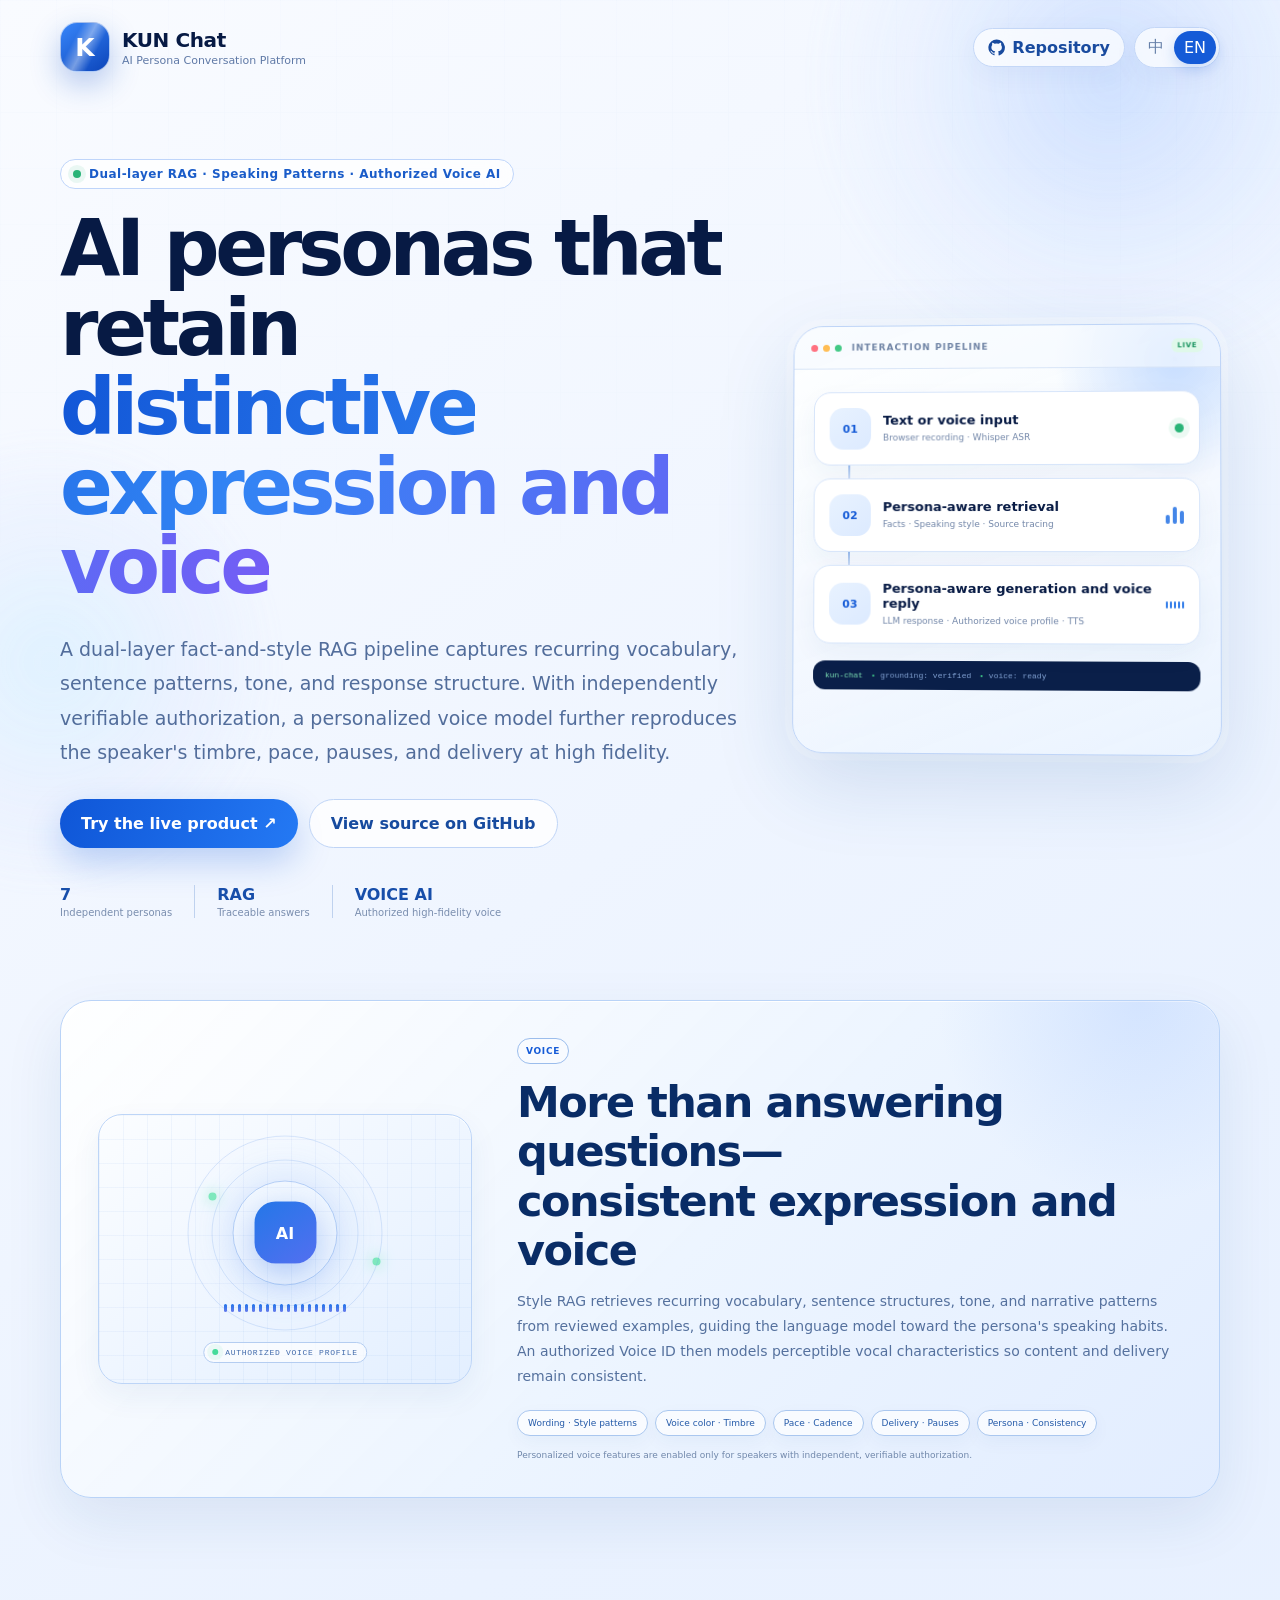
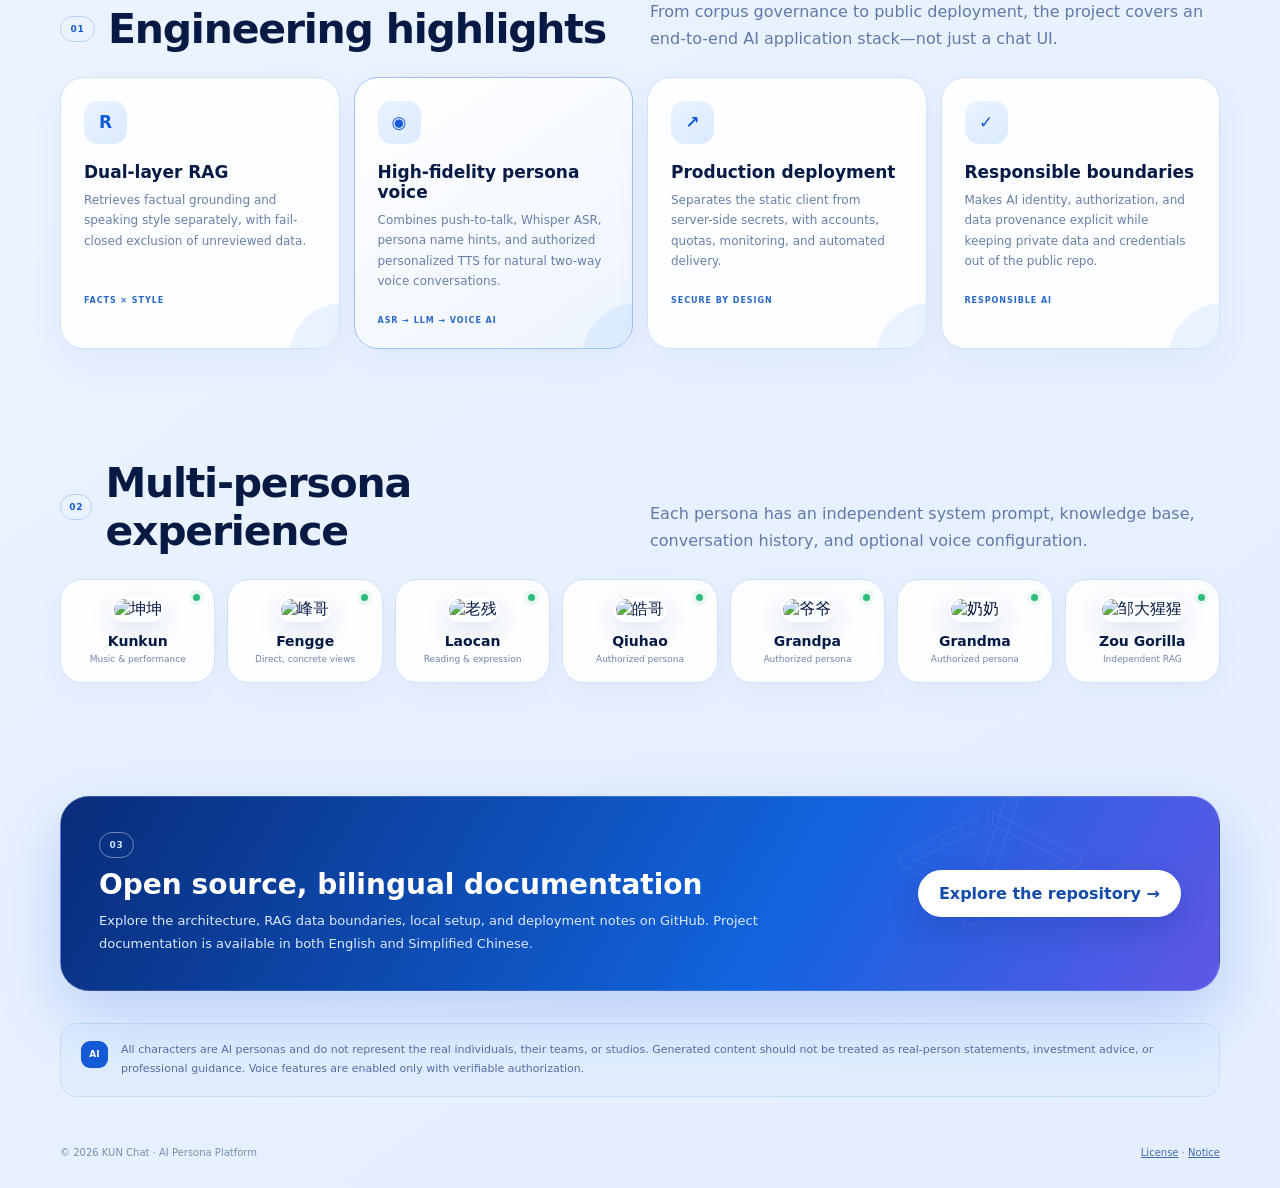
==== commit d370c280: "feat(personas): rename public display nicknames" ====
--- a/github-pages/index.html
+++ b/github-pages/index.html
@@ -76,9 +76,9 @@
         <article class="role"><img src="./assets/fengge-avatar-thumb.webp" alt="峰哥"><b data-i18n="roleFeng">峰哥</b><small data-i18n="roleFengNote">直接、具体观点</small><i></i></article>
         <article class="role"><img src="./assets/laocan-avatar-thumb.webp" alt="老残"><b data-i18n="roleCan">老残</b><small data-i18n="roleCanNote">阅读与表达</small><i></i></article>
         <article class="role"><img src="./assets/qiuhao-avatar-thumb.webp" alt="皓哥"><b data-i18n="roleQiu">皓哥</b><small data-i18n="authorized">授权数字人</small><i></i></article>
-        <article class="role"><img src="./assets/qingliangshanren-avatar-thumb.webp" alt="清凉山人"><b data-i18n="roleQing">清凉山人</b><small data-i18n="authorized">授权数字人</small><i></i></article>
+        <article class="role"><img src="./assets/qingliangshanren-avatar-thumb.webp" alt="爷爷"><b data-i18n="roleQing">爷爷</b><small data-i18n="authorized">授权数字人</small><i></i></article>
         <article class="role"><img src="./assets/nainai-avatar-thumb.webp" alt="奶奶"><b data-i18n="roleNai">奶奶</b><small data-i18n="authorized">授权数字人</small><i></i></article>
-        <article class="role"><img src="./assets/zouyuxin-avatar-thumb.webp" alt="邹雨芯"><b data-i18n="roleYuxin">雨芯</b><small data-i18n="roleYuxinNote">独立 RAG</small><i></i></article>
+        <article class="role"><img src="./assets/zouyuxin-avatar-thumb.webp" alt="邹大猩猩"><b data-i18n="roleYuxin">邹大猩猩</b><small data-i18n="roleYuxinNote">独立 RAG</small><i></i></article>
       </div>
     </section>
 
@@ -91,6 +91,6 @@
   </main>
 
   <footer class="shell footer"><span>© 2026 KUN Chat · AI Persona Platform</span><span><a href="https://github.com/Brad-zqh/KUN-Chat/blob/main/LICENSE">License</a> · <a href="https://github.com/Brad-zqh/KUN-Chat/blob/main/NOTICE">Notice</a></span></footer>
-  <script src="./landing.js?v=20260823-bilingual"></script>
+  <script src="./landing.js?v=20260824-persona-nicknames"></script>
 </body>
 </html>
--- a/github-pages/landing.css
+++ b/github-pages/landing.css
@@ -5,6 +5,7 @@
 .hero{display:grid;grid-template-columns:minmax(0,1.23fr) minmax(330px,.77fr);gap:45px;align-items:center;padding:65px 0 60px;min-height:690px}.eyebrow{display:inline-flex;align-items:center;gap:8px;margin:0 0 20px;padding:7px 12px;border:1px solid #bfd5fa;border-radius:999px;background:#ffffffbd;color:#1a5cc9;font-size:12px;font-weight:800;letter-spacing:.04em;backdrop-filter:blur(12px)}.eyebrow i{width:8px;height:8px;border-radius:50%;background:#29b477;box-shadow:0 0 0 5px #29b47717;animation:statusPulse 2s ease-out infinite}.hero h1{max-width:780px;margin:0;font-size:clamp(43px,6.7vw,78px);line-height:1.02;letter-spacing:-.055em}.hero h1 span{color:transparent;background:linear-gradient(100deg,#1257d7,#3284f4 48%,#745df5);background-clip:text;-webkit-background-clip:text}.lead{max-width:720px;margin:25px 0;color:#526d9b;font-size:clamp(16px,1.9vw,19px);line-height:1.82}.actions{display:flex;flex-wrap:wrap;gap:11px;margin-top:29px}.cta{display:inline-flex;align-items:center;justify-content:center;gap:8px;padding:14px 21px;border-radius:999px;text-decoration:none;font-weight:800;transition:.2s ease}.cta.primary{color:#fff;background:linear-gradient(110deg,#0f56d7,#2479f4);box-shadow:0 14px 34px #155bd741}.cta.primary b{transition:transform .2s}.cta.primary:hover{transform:translateY(-2px);box-shadow:0 18px 42px #155bd755}.cta.primary:hover b{transform:translate(2px,-2px)}.cta.secondary{color:#174b9f;border:1px solid #bfd4f6;background:#ffffffc9}.cta.secondary:hover{transform:translateY(-2px);border-color:#80adec;background:#fff}.metrics{display:flex;gap:0;margin-top:37px}.metrics span{display:grid;gap:3px;min-width:120px;padding:0 22px;border-left:1px solid #bfd2ef}.metrics span:first-child{padding-left:0;border-left:0}.metrics b{font-size:16px;color:#174eaa}.metrics small{font-size:10px;color:#7a8eaf}
 .hero-panel{position:relative;min-width:0;min-height:430px;padding:0;border:1px solid #bed4f7;border-radius:30px;background:linear-gradient(160deg,#ffffffed,#eaf3ffdb);box-shadow:0 28px 80px #1c559c27,0 0 0 7px #ffffff4a;overflow:hidden;backdrop-filter:blur(20px);transform:perspective(1200px) rotateY(-2.5deg) rotateX(1deg);transition:transform .4s}.hero-panel:hover{transform:perspective(1200px) rotateY(0) rotateX(0) translateY(-3px)}.hero-panel:before{content:"";position:absolute;width:250px;height:250px;right:-80px;top:-90px;border-radius:50%;background:radial-gradient(circle,#75aaff60,transparent 68%)}.panel-top{position:relative;display:flex;align-items:center;gap:10px;padding:14px 17px;border-bottom:1px solid #d8e5f7;background:#f6faff9c}.panel-top>span{display:flex;gap:5px}.panel-top>span i{width:7px;height:7px;border-radius:50%;background:#abc0df}.panel-top>span i:first-child{background:#ff7180}.panel-top>span i:nth-child(2){background:#ffbd54}.panel-top>span i:last-child{background:#42c985}.panel-top b{font-size:9px;letter-spacing:.12em;text-transform:uppercase;color:#7084a5}.panel-top em{margin-left:auto;padding:3px 6px;border-radius:6px;background:#dff8ea;color:#199460;font-size:7px;font-style:normal;font-weight:900;letter-spacing:.08em}.flow{position:relative;display:grid;gap:0;padding:23px 20px 17px}.flow-row{position:relative;display:flex;align-items:center;gap:12px;padding:15px;border:1px solid #d7e5fa;border-radius:17px;background:#fff;box-shadow:0 10px 26px #17468d0d;transition:.2s}.flow-row>div{min-width:0}.flow-row:hover{transform:translateX(3px);border-color:#9dbff2}.flow-icon{display:grid;place-items:center;width:42px;height:42px;flex:0 0 42px;border-radius:14px;background:linear-gradient(140deg,#e8f2ff,#dceaff);color:#155bd7;font-size:11px;font-weight:850}.flow-row b{display:block;font-size:13px}.flow-row small{display:block;margin-top:4px;color:#7387a9;font-size:9px;line-height:1.4}.flow-line{width:2px;height:13px;margin:0 0 0 35px;background:linear-gradient(#9abbed,#ccdcf4)}.pulse{margin-left:auto;width:9px;height:9px;border-radius:50%;background:#29b477;box-shadow:0 0 0 6px #29b47716;animation:statusPulse 2s infinite}.chips{display:flex;align-items:end;gap:3px;margin-left:auto}.chips i{width:4px;border-radius:4px;background:#4486e8}.chips i:nth-child(1){height:9px}.chips i:nth-child(2){height:17px}.chips i:nth-child(3){height:13px}.wave{display:flex;align-items:center;gap:2px;height:22px;margin-left:auto}.wave i{width:2px;height:7px;border-radius:3px;background:#367fe9;animation:wave 1s ease-in-out infinite}.wave i:nth-child(2),.wave i:nth-child(4){animation-delay:.15s}.wave i:nth-child(3){animation-delay:.3s}.terminal{display:flex;align-items:center;gap:8px;margin:0 20px 18px;padding:10px 12px;border-radius:12px;background:#0a1f49;color:#83a3d4;font:8px ui-monospace,SFMono-Regular,Consolas,monospace}.terminal span{color:#7ee4b6}.terminal code:before{content:"• ";color:#3fc989}
 .voice-focus{position:relative;display:grid;grid-template-columns:minmax(310px,.72fr) minmax(0,1.28fr);gap:45px;align-items:center;margin:22px 0 45px;padding:37px;border:1px solid #b9d2f8;border-radius:31px;background:linear-gradient(125deg,#071e4d,#0b3d94 47%,#216ee4);box-shadow:0 25px 70px #0c4ab233;overflow:hidden}.voice-focus:before{content:"";position:absolute;width:420px;height:420px;right:-130px;top:-210px;border-radius:50%;background:radial-gradient(circle,#7d94ff55,transparent 68%)}.voice-visual{position:relative;min-height:270px;border:1px solid #ffffff24;border-radius:24px;background:linear-gradient(145deg,#ffffff13,#071b424d);overflow:hidden}.voice-visual:after{content:"";position:absolute;inset:0;background-image:linear-gradient(#ffffff0b 1px,transparent 1px),linear-gradient(90deg,#ffffff0b 1px,transparent 1px);background-size:24px 24px}.voice-orbit{position:absolute;z-index:2;left:50%;top:44%;display:grid;place-items:center;width:105px;height:105px;border:1px solid #79adff6b;border-radius:50%;transform:translate(-50%,-50%);box-shadow:0 0 55px #2e7fff5e}.voice-orbit:before,.voice-orbit:after{content:"";position:absolute;border:1px solid #6fa8ff42;border-radius:50%}.voice-orbit:before{inset:-22px}.voice-orbit:after{inset:-46px}.voice-orbit span{display:grid;place-items:center;width:62px;height:62px;border-radius:21px;color:#fff;background:linear-gradient(145deg,#2f83ff,#795cf5);font-weight:900;box-shadow:0 10px 35px #286be886}.voice-orbit i{position:absolute;width:8px;height:8px;border-radius:50%;background:#7ee8bd;box-shadow:0 0 14px #7ee8bd}.voice-orbit i:nth-of-type(1){left:-25px;top:11px}.voice-orbit i:nth-of-type(2){right:-44px;bottom:19px}.voice-wave{position:absolute;z-index:2;left:8%;right:8%;bottom:57px;display:flex;align-items:center;justify-content:center;gap:4px;height:35px}.voice-wave i{width:3px;height:8px;border-radius:4px;background:linear-gradient(#7de2ff,#7183ff);animation:voiceBars 1.25s ease-in-out infinite}.voice-wave i:nth-child(3n){animation-delay:.15s}.voice-wave i:nth-child(3n+1){animation-delay:.3s}.voice-wave i:nth-child(4n){animation-delay:.45s}.voice-status{position:absolute;z-index:2;left:50%;bottom:20px;display:flex;align-items:center;gap:7px;white-space:nowrap;color:#bcd3fa;font:8px ui-monospace,SFMono-Regular,Consolas,monospace;letter-spacing:.09em;transform:translateX(-50%)}.voice-status i{width:6px;height:6px;border-radius:50%;background:#45db9a;box-shadow:0 0 0 5px #45db9a16}.voice-copy{position:relative;z-index:2;color:#fff}.voice-copy .section-no{width:52px;border-color:#8ab5fa7a;color:#cbe0ff}.voice-copy h2{margin:14px 0 13px;font-size:clamp(27px,4vw,43px);line-height:1.15;letter-spacing:-.035em}.voice-copy p{max-width:680px;margin:0;color:#d2e2ff;font-size:14px;line-height:1.8}.voice-points{display:flex;flex-wrap:wrap;gap:7px;margin-top:20px}.voice-points span{padding:7px 10px;border:1px solid #ffffff2b;border-radius:999px;background:#ffffff0f;color:#e8f1ff;font-size:9px}.voice-copy>small{display:block;margin-top:14px;color:#9ebbea;font-size:9px}.capability.featured{border-color:#9fc1f5;background:linear-gradient(145deg,#fff,#edf4ff)}
+.voice-focus{border-color:#b9d3f7;background:linear-gradient(135deg,#ffffffed,#edf5ff 53%,#e2edff);box-shadow:0 22px 58px #17468d18,inset 0 1px #fff}.voice-focus:before{background:radial-gradient(circle,#79a9ff33,transparent 68%)}.voice-visual{border-color:#bdd5f7;background:linear-gradient(145deg,#fbfdff,#e3efff);box-shadow:inset 0 1px #fff,0 12px 30px #24568f10}.voice-visual:after{background-image:linear-gradient(#2e72d70d 1px,transparent 1px),linear-gradient(90deg,#2e72d70d 1px,transparent 1px)}.voice-orbit{border-color:#6f9fe979;box-shadow:0 0 48px #4c8cf038}.voice-orbit:before,.voice-orbit:after{border-color:#5f94e534}.voice-orbit span{background:linear-gradient(145deg,#2477e8,#536ff0);box-shadow:0 10px 32px #286be854}.voice-wave i{background:linear-gradient(#1d72e9,#687cec)}.voice-status{padding:5px 8px;border:1px solid #b4cdf1;border-radius:999px;background:#ffffffa8;color:#416aab}.voice-copy{color:#092c66}.voice-copy .section-no{border-color:#9bbdec;background:#f8fbff;color:#155bd7}.voice-copy h2{color:#092c66}.voice-copy p{color:#55719e}.voice-points span{border-color:#aac7ef;background:#ffffffb3;color:#245aa9;box-shadow:0 6px 18px #17468d0b}.voice-copy>small{color:#7188ab}
 .section{padding:55px 0}.section-head{display:flex;justify-content:space-between;align-items:end;gap:28px;margin-bottom:24px}.section-head>div{display:flex;align-items:center;gap:13px}.section-no{display:grid;place-items:center;width:35px;height:26px;border:1px solid #b7d0f6;border-radius:999px;color:#1a5cc9;font-size:9px;font-weight:900;letter-spacing:.08em}.section-no.light{border-color:#ffffff68;color:#cfe1ff}.section h2{margin:0;font-size:clamp(28px,4vw,41px);letter-spacing:-.03em}.section-head p{max-width:570px;margin:0;color:var(--muted);line-height:1.72}.capabilities{display:grid;grid-template-columns:repeat(4,1fr);gap:14px}.capability{position:relative;padding:23px;border:1px solid var(--line);border-radius:24px;background:var(--card);box-shadow:0 13px 36px #17468d0d;overflow:hidden;transition:.25s}.capability:after{content:"";position:absolute;width:110px;height:110px;right:-60px;bottom:-65px;border-radius:50%;background:#72a7ff24;transition:.3s}.capability:hover{transform:translateY(-7px);border-color:#9dbff3;box-shadow:0 20px 45px #17468d19}.capability:hover:after{transform:scale(1.8)}.cap-icon{display:grid;place-items:center;width:43px;height:43px;margin-bottom:18px;border-radius:14px;background:linear-gradient(145deg,#eaf3ff,#dbeaff);color:#155bd7;font-size:17px;font-weight:900}.capability h3{margin:0 0 8px;font-size:17px}.capability p{min-height:89px;margin:0;color:#687fa7;font-size:12px;line-height:1.72}.capability em{position:relative;z-index:1;display:block;margin-top:17px;color:#2b69c7;font-size:8px;font-style:normal;font-weight:900;letter-spacing:.12em}
 .roles{display:grid;grid-template-columns:repeat(7,1fr);gap:12px}.role{position:relative;min-width:0;padding:17px 10px;text-align:center;border:1px solid var(--line);border-radius:22px;background:var(--card);box-shadow:0 10px 30px #17468d0b;overflow:hidden;transition:.25s}.role:before{content:"";position:absolute;inset:0;background:linear-gradient(145deg,transparent,#80aeff17);opacity:0;transition:.25s}.role:hover{transform:translateY(-7px);border-color:#99bcf1;box-shadow:0 18px 42px #17468d19}.role:hover:before{opacity:1}.role img{position:relative;width:66px;height:66px;object-fit:cover;border:2px solid #fff;border-radius:21px;box-shadow:0 9px 24px #13489625}.role b{position:relative;display:block;margin-top:11px;font-size:14px}.role small{position:relative;display:block;margin-top:4px;color:#7185a8;font-size:9px;line-height:1.4}.role>i{position:absolute;width:7px;height:7px;right:14px;top:14px;border-radius:50%;background:#2cbd79;box-shadow:0 0 0 4px #2cbd7917}
 .interview{position:relative;display:grid;grid-template-columns:1fr auto;gap:28px;align-items:center;margin:58px 0 32px;padding:35px 38px;border:1px solid #ffffff28;border-radius:29px;color:#fff;background:linear-gradient(120deg,#082c79,#1264de 62%,#6057e7);box-shadow:0 25px 65px #155bd738;overflow:hidden}.interview:after{content:"</>";position:absolute;right:14%;top:-47px;color:#fff0;font:900 190px ui-monospace;letter-spacing:-.18em;-webkit-text-stroke:1px #ffffff15}.interview>div,.interview>a{position:relative;z-index:1}.interview h2{margin:10px 0 9px;font-size:28px}.interview p{max-width:720px;margin:0;color:#dce9ff;font-size:13px;line-height:1.72}.cta.white{color:#134caa;background:#fff;box-shadow:0 12px 30px #061f632e}.cta.white:hover{transform:translateY(-2px)}.notice{display:flex;align-items:flex-start;gap:13px;margin:26px 0 50px;padding:17px 20px;border:1px solid #c9dcf9;border-radius:17px;background:#deebffb5;color:#536f9f;font-size:11px;line-height:1.72}.notice b{display:grid;place-items:center;width:27px;height:27px;flex:0 0 27px;border-radius:9px;background:#155bd7;color:#fff;font-size:9px}.footer{display:flex;justify-content:space-between;gap:20px;padding:0 0 30px;color:#7c8eac;font-size:10px}.footer a{color:#426db1}.reveal{opacity:0;transform:translateY(16px);transition:opacity .7s ease,transform .7s ease}.reveal.visible{opacity:1;transform:none}
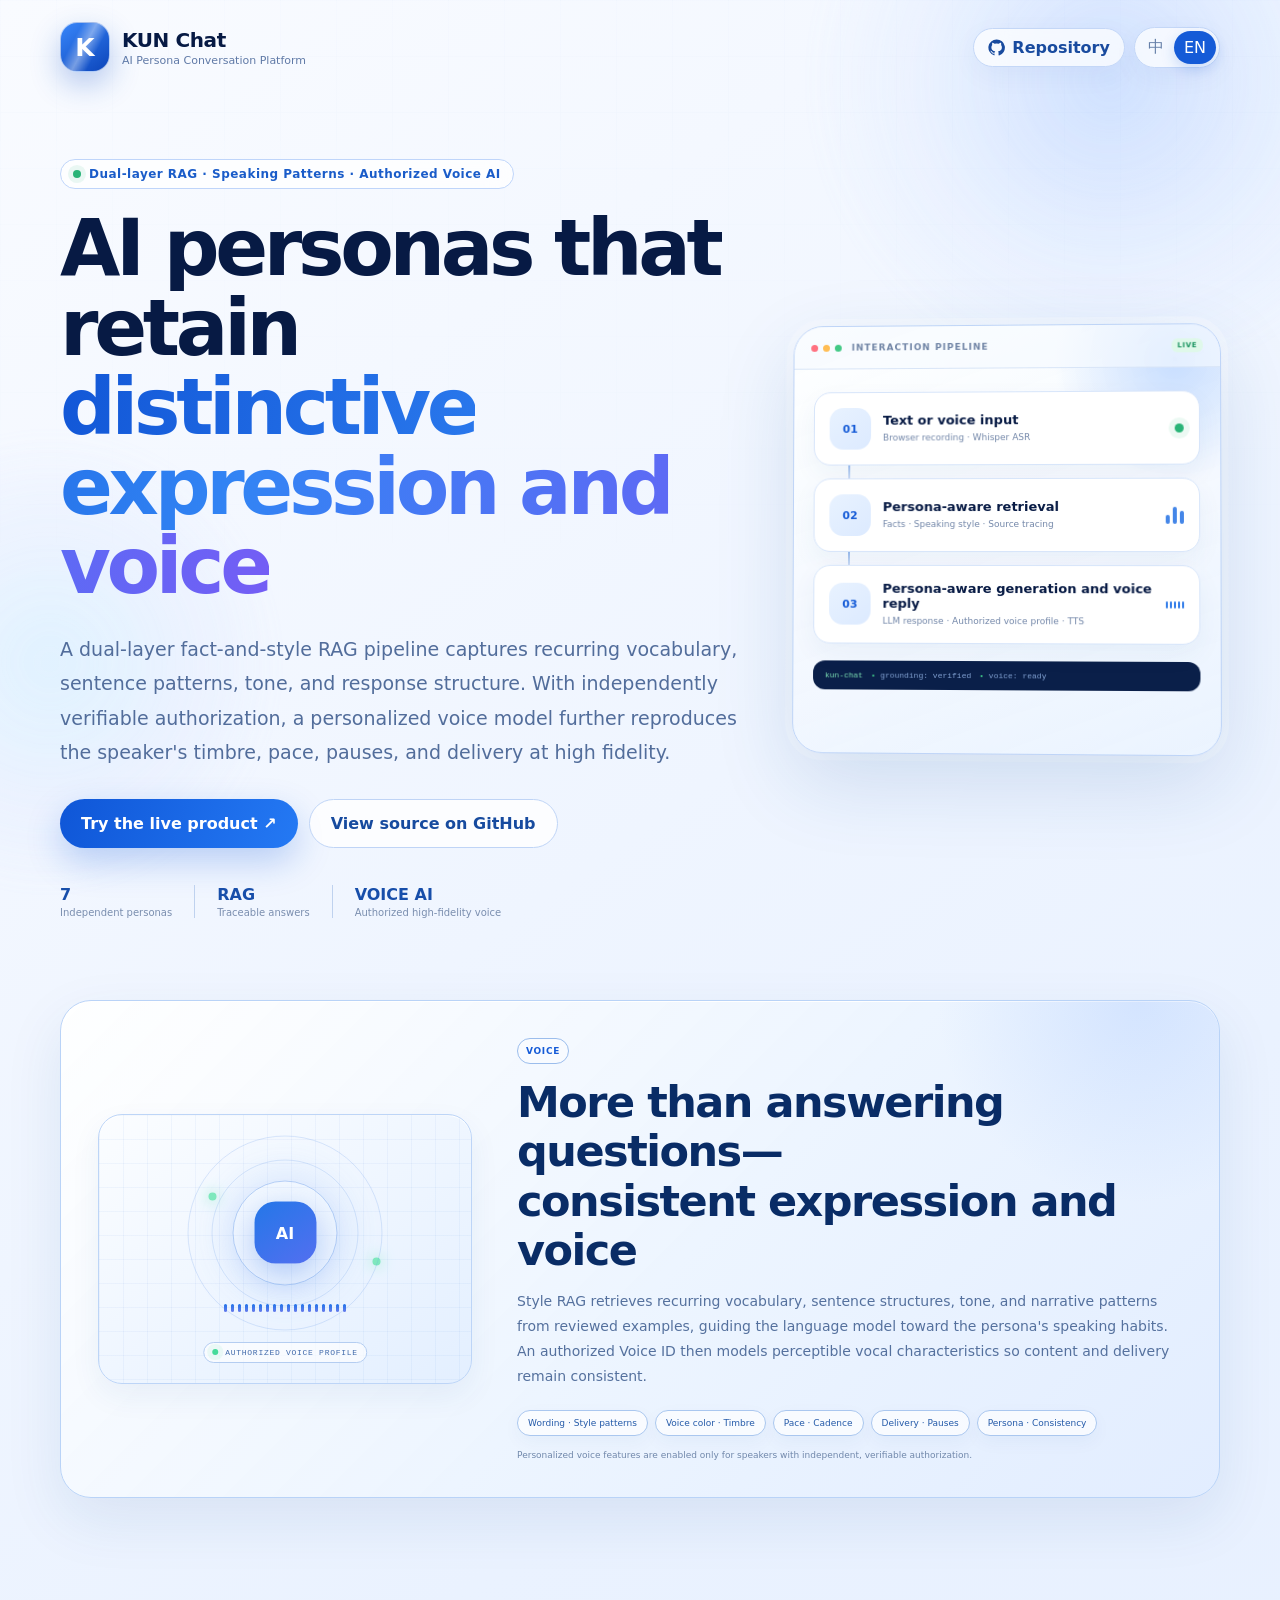
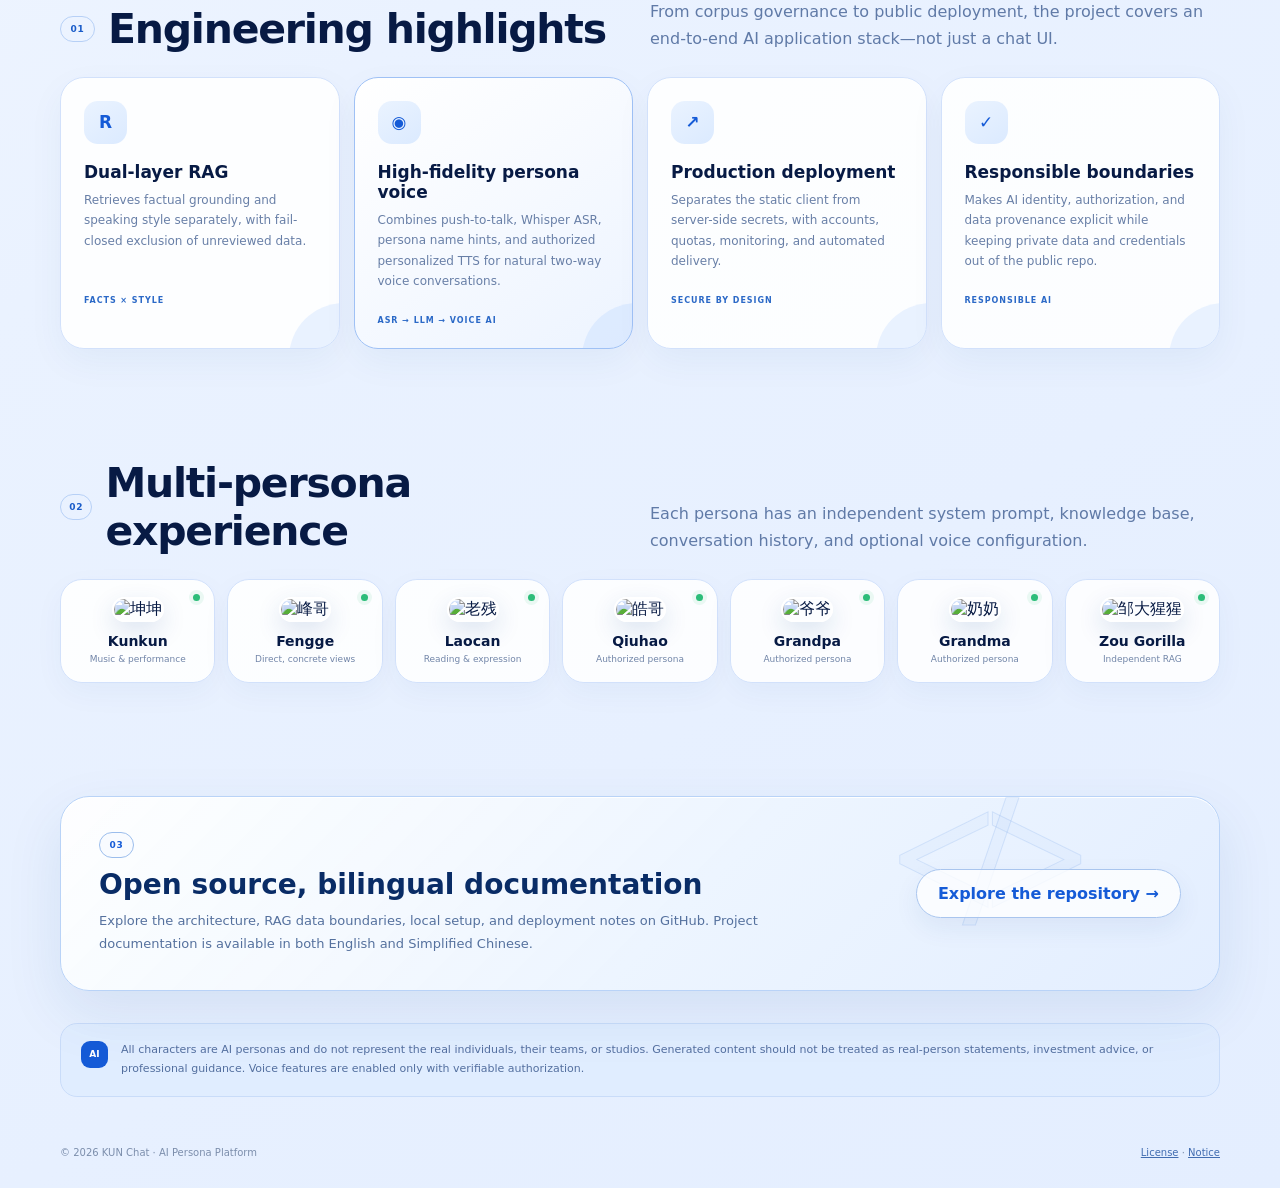
==== commit e1fd5224: "style(landing): soften repository callout panel" ====
--- a/github-pages/index.html
+++ b/github-pages/index.html
@@ -6,7 +6,7 @@
   <meta name="theme-color" content="#071a44">
   <meta name="description" content="KUN Chat：集成 RAG、语音识别和多角色编排的中英双语 AI 数字人平台。">
   <title>KUN Chat · AI 数字人平台</title>
-  <link rel="stylesheet" href="./landing.css?v=20260823-bilingual">
+  <link rel="stylesheet" href="./landing.css?v=20260824-light-panels">
 </head>
 <body>
   <div class="aurora aurora-one"></div><div class="aurora aurora-two"></div><div class="grid-glow"></div>
--- a/github-pages/landing.css
+++ b/github-pages/landing.css
@@ -8,7 +8,9 @@
 .voice-focus{border-color:#b9d3f7;background:linear-gradient(135deg,#ffffffed,#edf5ff 53%,#e2edff);box-shadow:0 22px 58px #17468d18,inset 0 1px #fff}.voice-focus:before{background:radial-gradient(circle,#79a9ff33,transparent 68%)}.voice-visual{border-color:#bdd5f7;background:linear-gradient(145deg,#fbfdff,#e3efff);box-shadow:inset 0 1px #fff,0 12px 30px #24568f10}.voice-visual:after{background-image:linear-gradient(#2e72d70d 1px,transparent 1px),linear-gradient(90deg,#2e72d70d 1px,transparent 1px)}.voice-orbit{border-color:#6f9fe979;box-shadow:0 0 48px #4c8cf038}.voice-orbit:before,.voice-orbit:after{border-color:#5f94e534}.voice-orbit span{background:linear-gradient(145deg,#2477e8,#536ff0);box-shadow:0 10px 32px #286be854}.voice-wave i{background:linear-gradient(#1d72e9,#687cec)}.voice-status{padding:5px 8px;border:1px solid #b4cdf1;border-radius:999px;background:#ffffffa8;color:#416aab}.voice-copy{color:#092c66}.voice-copy .section-no{border-color:#9bbdec;background:#f8fbff;color:#155bd7}.voice-copy h2{color:#092c66}.voice-copy p{color:#55719e}.voice-points span{border-color:#aac7ef;background:#ffffffb3;color:#245aa9;box-shadow:0 6px 18px #17468d0b}.voice-copy>small{color:#7188ab}
 .section{padding:55px 0}.section-head{display:flex;justify-content:space-between;align-items:end;gap:28px;margin-bottom:24px}.section-head>div{display:flex;align-items:center;gap:13px}.section-no{display:grid;place-items:center;width:35px;height:26px;border:1px solid #b7d0f6;border-radius:999px;color:#1a5cc9;font-size:9px;font-weight:900;letter-spacing:.08em}.section-no.light{border-color:#ffffff68;color:#cfe1ff}.section h2{margin:0;font-size:clamp(28px,4vw,41px);letter-spacing:-.03em}.section-head p{max-width:570px;margin:0;color:var(--muted);line-height:1.72}.capabilities{display:grid;grid-template-columns:repeat(4,1fr);gap:14px}.capability{position:relative;padding:23px;border:1px solid var(--line);border-radius:24px;background:var(--card);box-shadow:0 13px 36px #17468d0d;overflow:hidden;transition:.25s}.capability:after{content:"";position:absolute;width:110px;height:110px;right:-60px;bottom:-65px;border-radius:50%;background:#72a7ff24;transition:.3s}.capability:hover{transform:translateY(-7px);border-color:#9dbff3;box-shadow:0 20px 45px #17468d19}.capability:hover:after{transform:scale(1.8)}.cap-icon{display:grid;place-items:center;width:43px;height:43px;margin-bottom:18px;border-radius:14px;background:linear-gradient(145deg,#eaf3ff,#dbeaff);color:#155bd7;font-size:17px;font-weight:900}.capability h3{margin:0 0 8px;font-size:17px}.capability p{min-height:89px;margin:0;color:#687fa7;font-size:12px;line-height:1.72}.capability em{position:relative;z-index:1;display:block;margin-top:17px;color:#2b69c7;font-size:8px;font-style:normal;font-weight:900;letter-spacing:.12em}
 .roles{display:grid;grid-template-columns:repeat(7,1fr);gap:12px}.role{position:relative;min-width:0;padding:17px 10px;text-align:center;border:1px solid var(--line);border-radius:22px;background:var(--card);box-shadow:0 10px 30px #17468d0b;overflow:hidden;transition:.25s}.role:before{content:"";position:absolute;inset:0;background:linear-gradient(145deg,transparent,#80aeff17);opacity:0;transition:.25s}.role:hover{transform:translateY(-7px);border-color:#99bcf1;box-shadow:0 18px 42px #17468d19}.role:hover:before{opacity:1}.role img{position:relative;width:66px;height:66px;object-fit:cover;border:2px solid #fff;border-radius:21px;box-shadow:0 9px 24px #13489625}.role b{position:relative;display:block;margin-top:11px;font-size:14px}.role small{position:relative;display:block;margin-top:4px;color:#7185a8;font-size:9px;line-height:1.4}.role>i{position:absolute;width:7px;height:7px;right:14px;top:14px;border-radius:50%;background:#2cbd79;box-shadow:0 0 0 4px #2cbd7917}
-.interview{position:relative;display:grid;grid-template-columns:1fr auto;gap:28px;align-items:center;margin:58px 0 32px;padding:35px 38px;border:1px solid #ffffff28;border-radius:29px;color:#fff;background:linear-gradient(120deg,#082c79,#1264de 62%,#6057e7);box-shadow:0 25px 65px #155bd738;overflow:hidden}.interview:after{content:"</>";position:absolute;right:14%;top:-47px;color:#fff0;font:900 190px ui-monospace;letter-spacing:-.18em;-webkit-text-stroke:1px #ffffff15}.interview>div,.interview>a{position:relative;z-index:1}.interview h2{margin:10px 0 9px;font-size:28px}.interview p{max-width:720px;margin:0;color:#dce9ff;font-size:13px;line-height:1.72}.cta.white{color:#134caa;background:#fff;box-shadow:0 12px 30px #061f632e}.cta.white:hover{transform:translateY(-2px)}.notice{display:flex;align-items:flex-start;gap:13px;margin:26px 0 50px;padding:17px 20px;border:1px solid #c9dcf9;border-radius:17px;background:#deebffb5;color:#536f9f;font-size:11px;line-height:1.72}.notice b{display:grid;place-items:center;width:27px;height:27px;flex:0 0 27px;border-radius:9px;background:#155bd7;color:#fff;font-size:9px}.footer{display:flex;justify-content:space-between;gap:20px;padding:0 0 30px;color:#7c8eac;font-size:10px}.footer a{color:#426db1}.reveal{opacity:0;transform:translateY(16px);transition:opacity .7s ease,transform .7s ease}.reveal.visible{opacity:1;transform:none}
+.interview{position:relative;display:grid;grid-template-columns:1fr auto;gap:28px;align-items:center;margin:58px 0 32px;padding:35px 38px;border:1px solid #ffffff28;border-radius:29px;color:#fff;background:linear-gradient(120deg,#082c79,#1264de 62%,#6057e7);box-shadow:0 25px 65px #155bd738;overflow:hidden}.interview:after{content:"</>";position:absolute;right:14%;top:-47px;color:#fff0;font:900 190px ui-monospace;letter-spacing:-.18em;-webkit-text-stroke:1px #ffffff15}.interview>div,.interview>a{position:relative;z-index:1}.interview h2{margin:10px 0 9px;font-size:28px}.interview p{max-width:720px;margin:0;color:#dce9ff;font-size:13px;line-height:1.72}.cta.white{color:#134caa;background:#fff;box-shadow:0 12px 30px #061f632e}.cta.white:hover{transform:translateY(-2px)}
+.interview{border-color:#b9d3f7;color:#092c66;background:linear-gradient(135deg,#ffffffed,#edf5ff 54%,#e3eeff);box-shadow:0 22px 58px #17468d18,inset 0 1px #fff}.interview:after{color:#1b65d007;-webkit-text-stroke:1px #246ed51f}.interview .section-no.light{border-color:#9bbdec;background:#f8fbff;color:#155bd7}.interview h2{color:#092c66}.interview p{color:#55719e}.interview .cta.white{border:1px solid #a9c5ee;color:#155bd7;background:#ffffffc7;box-shadow:0 10px 26px #17468d12}.interview .cta.white:hover{border-color:#78a7e8;background:#fff;box-shadow:0 14px 32px #17468d1d}
+.notice{display:flex;align-items:flex-start;gap:13px;margin:26px 0 50px;padding:17px 20px;border:1px solid #c9dcf9;border-radius:17px;background:#deebffb5;color:#536f9f;font-size:11px;line-height:1.72}.notice b{display:grid;place-items:center;width:27px;height:27px;flex:0 0 27px;border-radius:9px;background:#155bd7;color:#fff;font-size:9px}.footer{display:flex;justify-content:space-between;gap:20px;padding:0 0 30px;color:#7c8eac;font-size:10px}.footer a{color:#426db1}.reveal{opacity:0;transform:translateY(16px);transition:opacity .7s ease,transform .7s ease}.reveal.visible{opacity:1;transform:none}
 @keyframes floatOne{to{transform:translate(-45px,48px) scale(1.08)}}@keyframes floatTwo{to{transform:translate(70px,-50px) scale(.92)}}@keyframes shine{0%,72%{transform:translateX(-130%) rotate(18deg)}90%,100%{transform:translateX(130%) rotate(18deg)}}@keyframes statusPulse{0%{box-shadow:0 0 0 0 #29b47748}70%{box-shadow:0 0 0 9px #29b47700}100%{box-shadow:0 0 0 0 #29b47700}}@keyframes wave{0%,100%{height:6px}50%{height:20px}}
 @media(max-width:930px){.hero{grid-template-columns:1fr;padding-top:48px}.hero-panel{max-width:560px;transform:none}.voice-focus{grid-template-columns:1fr}.voice-visual{min-height:235px}.capabilities{grid-template-columns:repeat(2,1fr)}.roles{grid-template-columns:repeat(4,1fr)}.section-head{display:block}.section-head p{margin-top:11px}.capability p{min-height:auto}}
 @media(max-width:620px){.shell{width:min(100% - 24px,1160px)}.topbar{gap:7px;padding:15px 0}.brand{gap:8px}.mark{width:45px;height:45px;border-radius:15px}.brand strong{font-size:17px}.brand small,.github span{display:none}.nav{gap:5px}.github{padding:7px 9px}.language button{padding:5px 7px}.hero{min-height:0;padding:42px 0 31px;gap:35px}.hero h1{font-size:43px}.lead{font-size:15px}.metrics{flex-wrap:wrap;row-gap:18px}.metrics span{min-width:33%;padding:0 10px}.hero-panel{min-height:auto;border-radius:25px}.flow{padding:23px 14px 17px}.flow-row{gap:10px;padding:13px}.terminal{margin-inline:14px;overflow:hidden}.capabilities{grid-template-columns:1fr}.roles{grid-template-columns:repeat(2,1fr)}.interview{grid-template-columns:1fr;padding:27px}.interview h2{font-size:24px}.footer{display:block}.footer span{display:block;margin-bottom:7px}}
